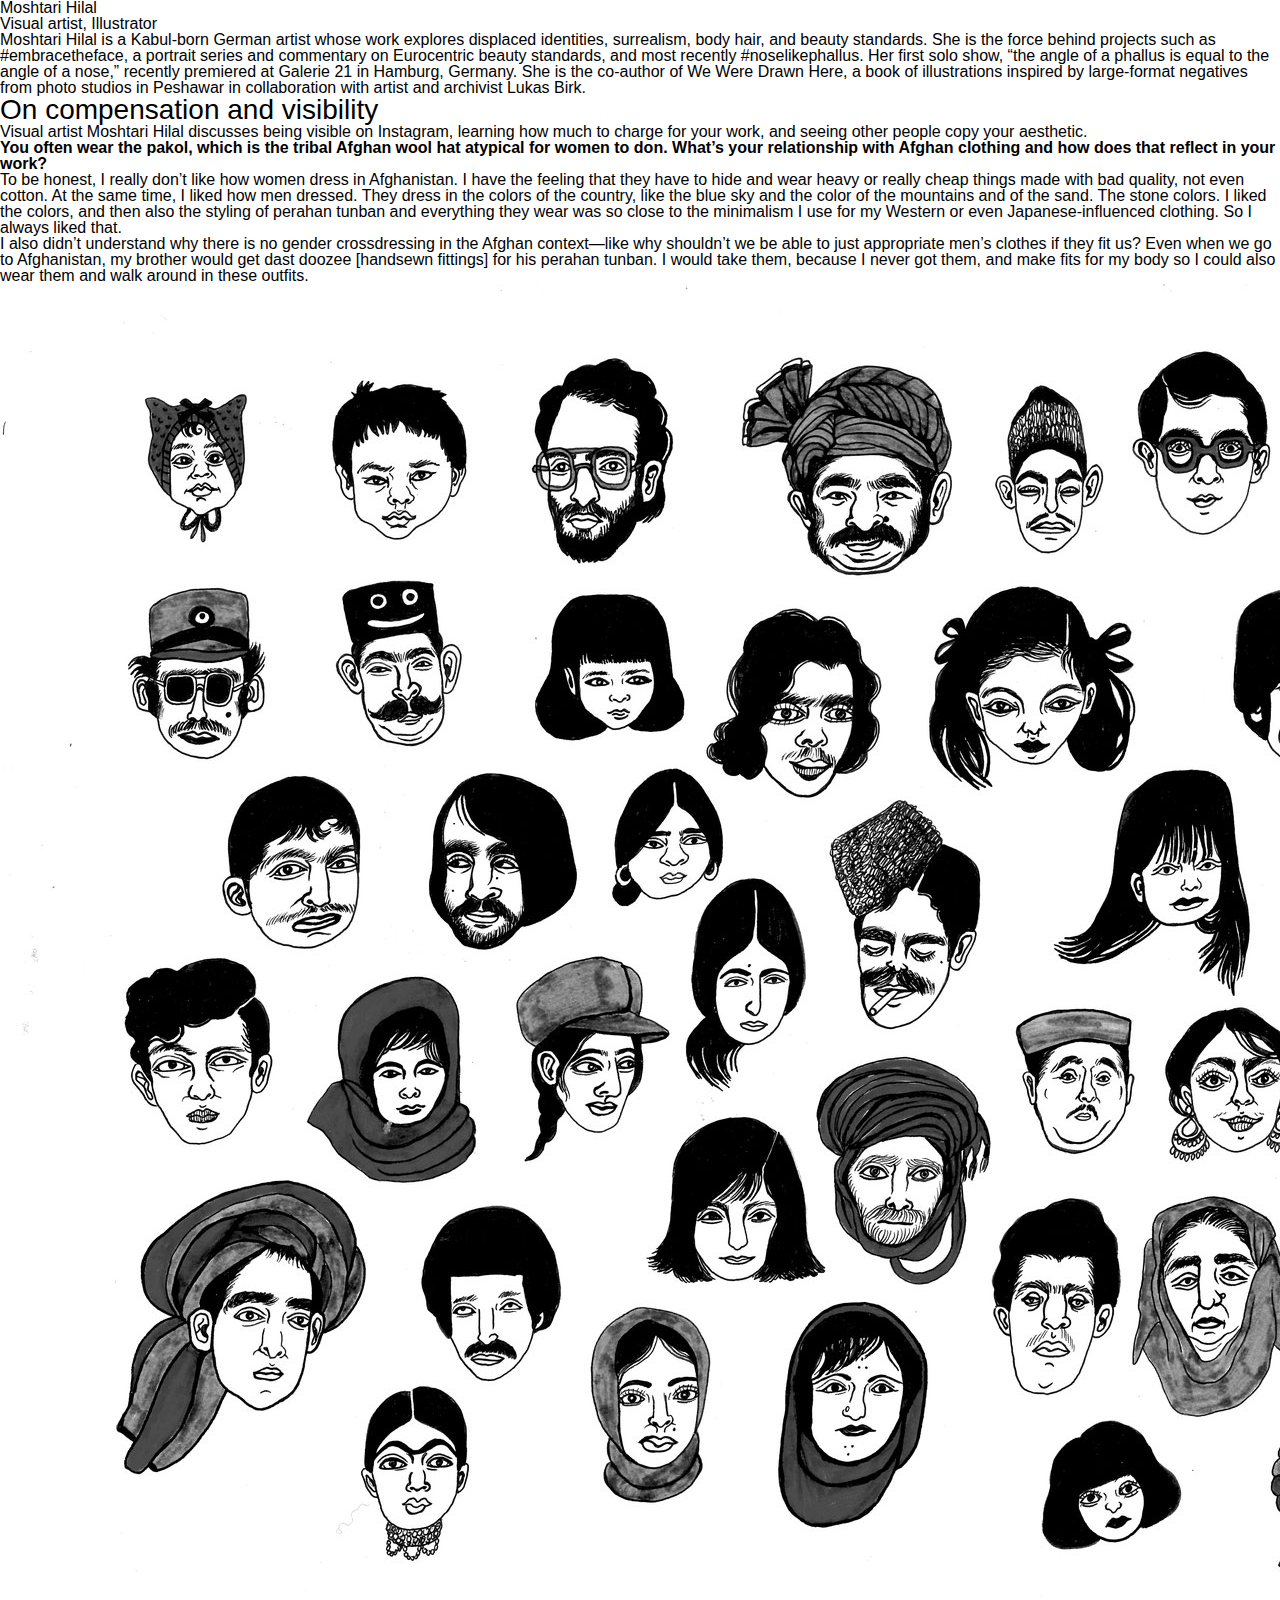
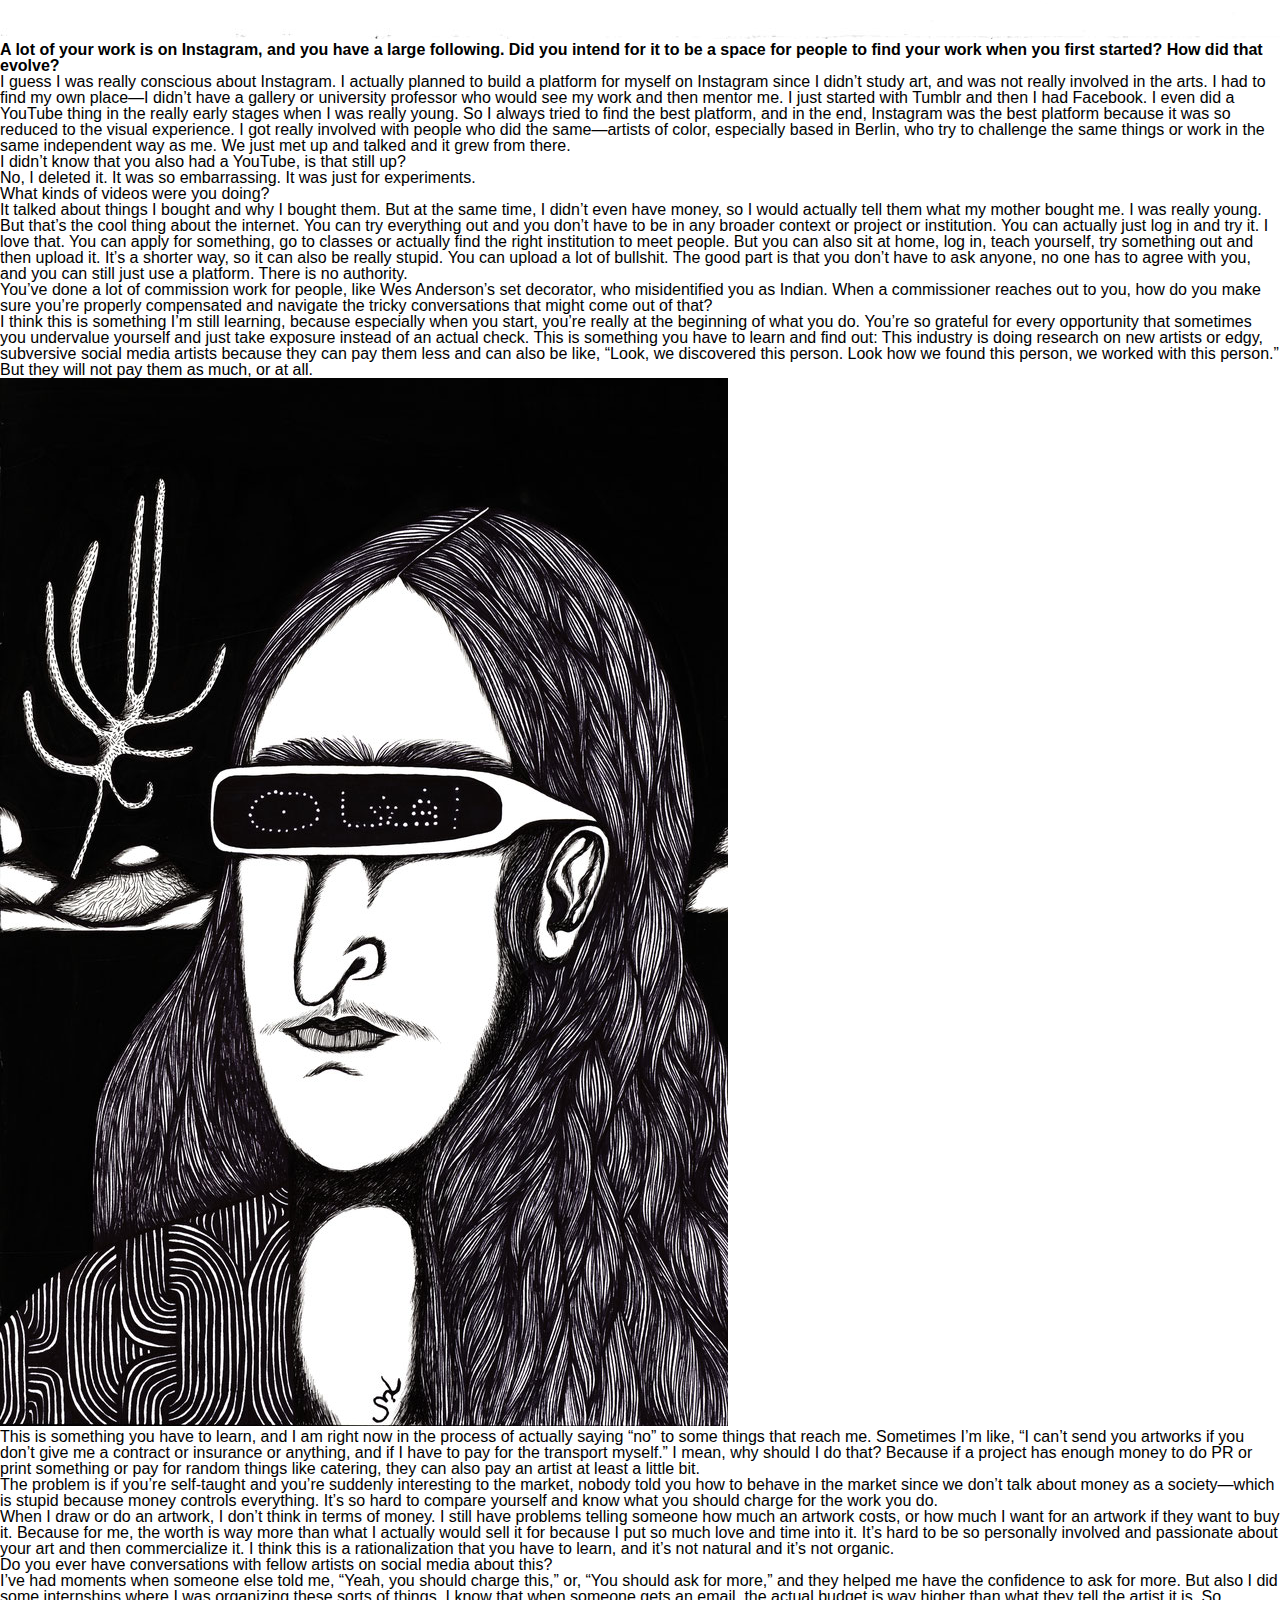
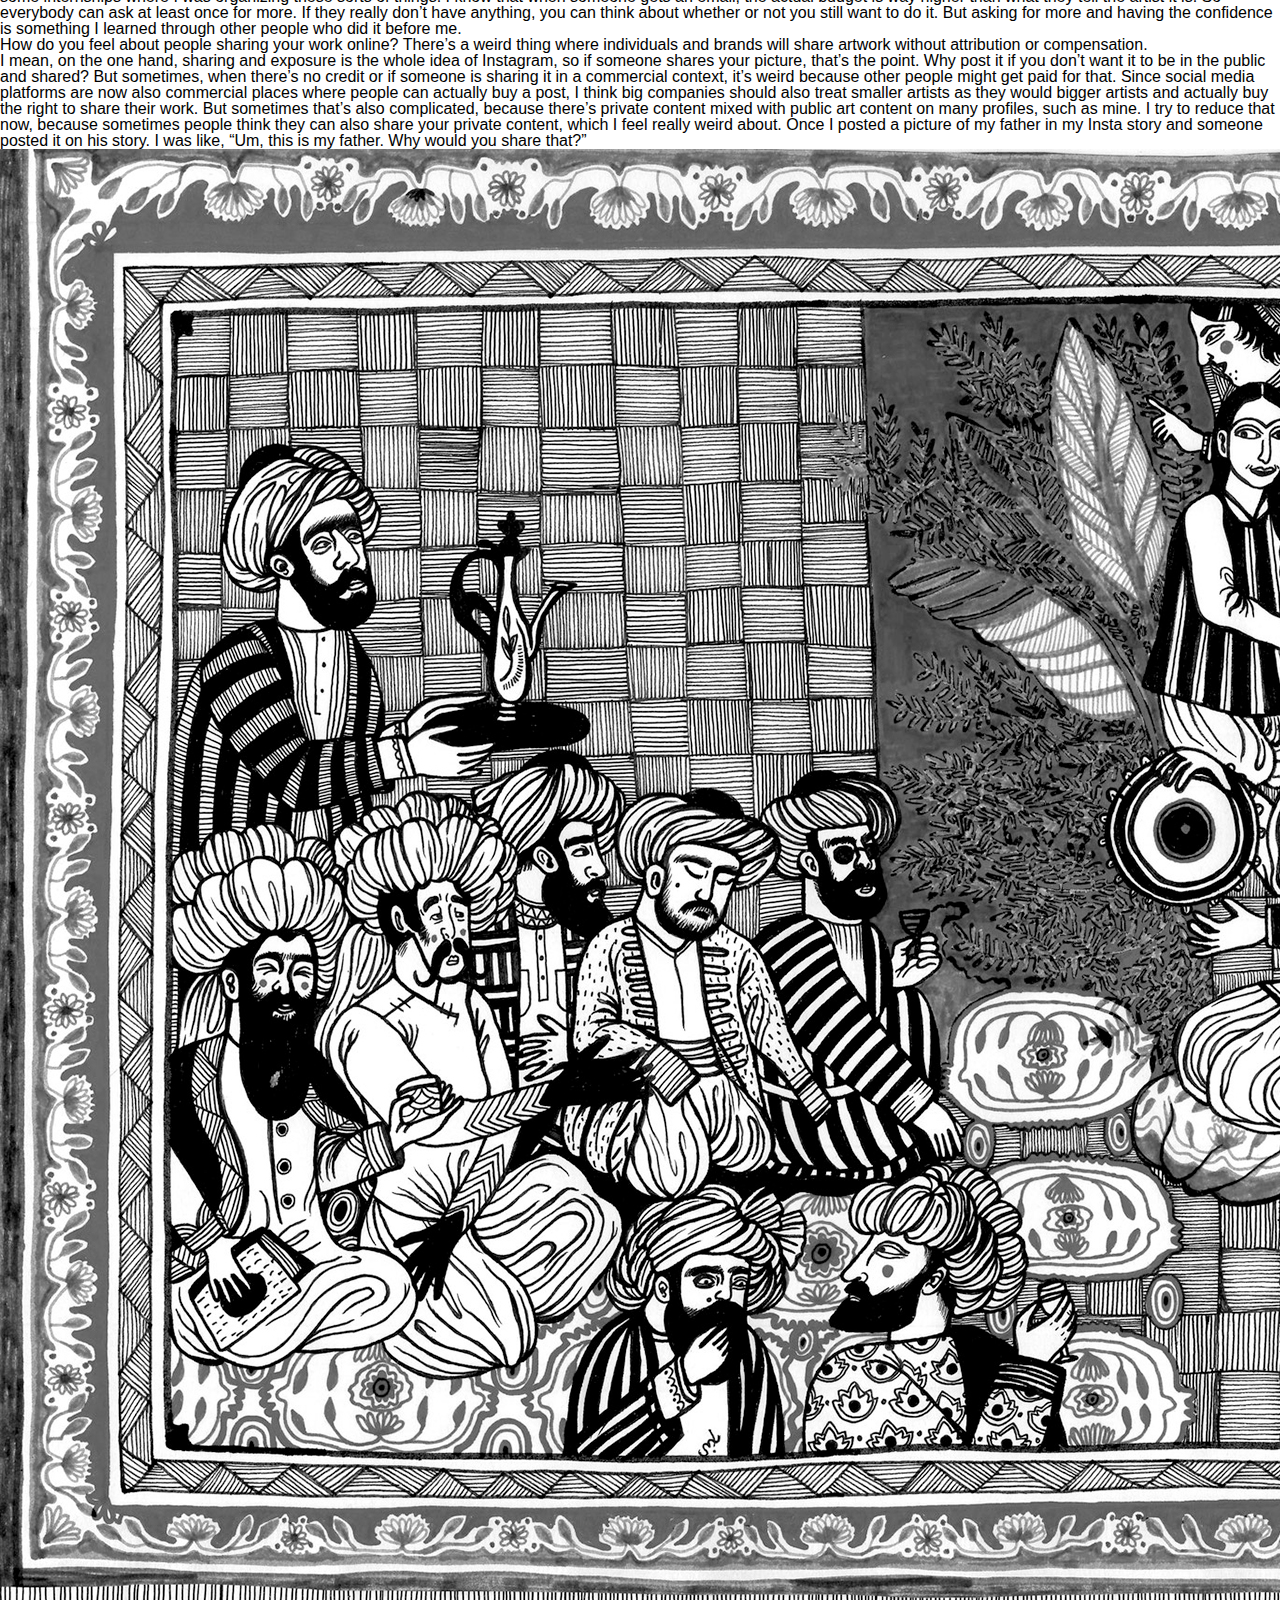
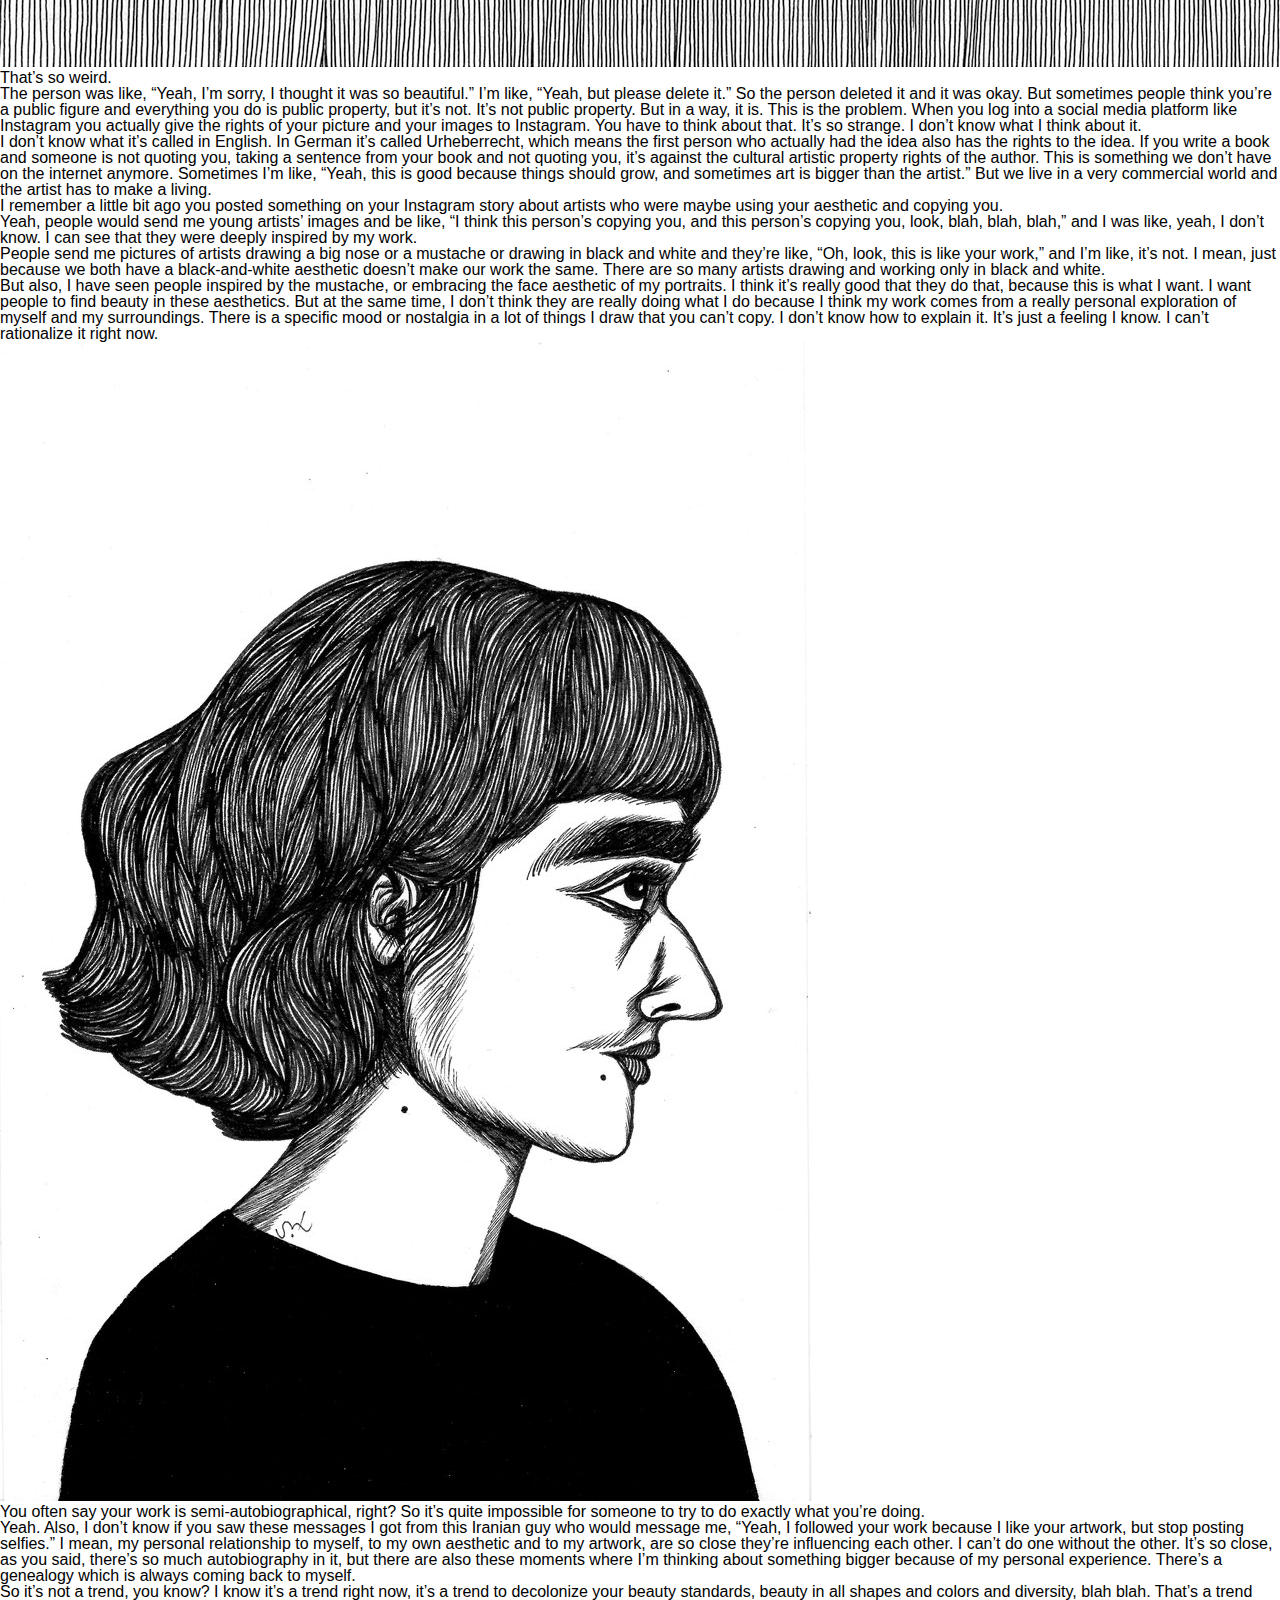
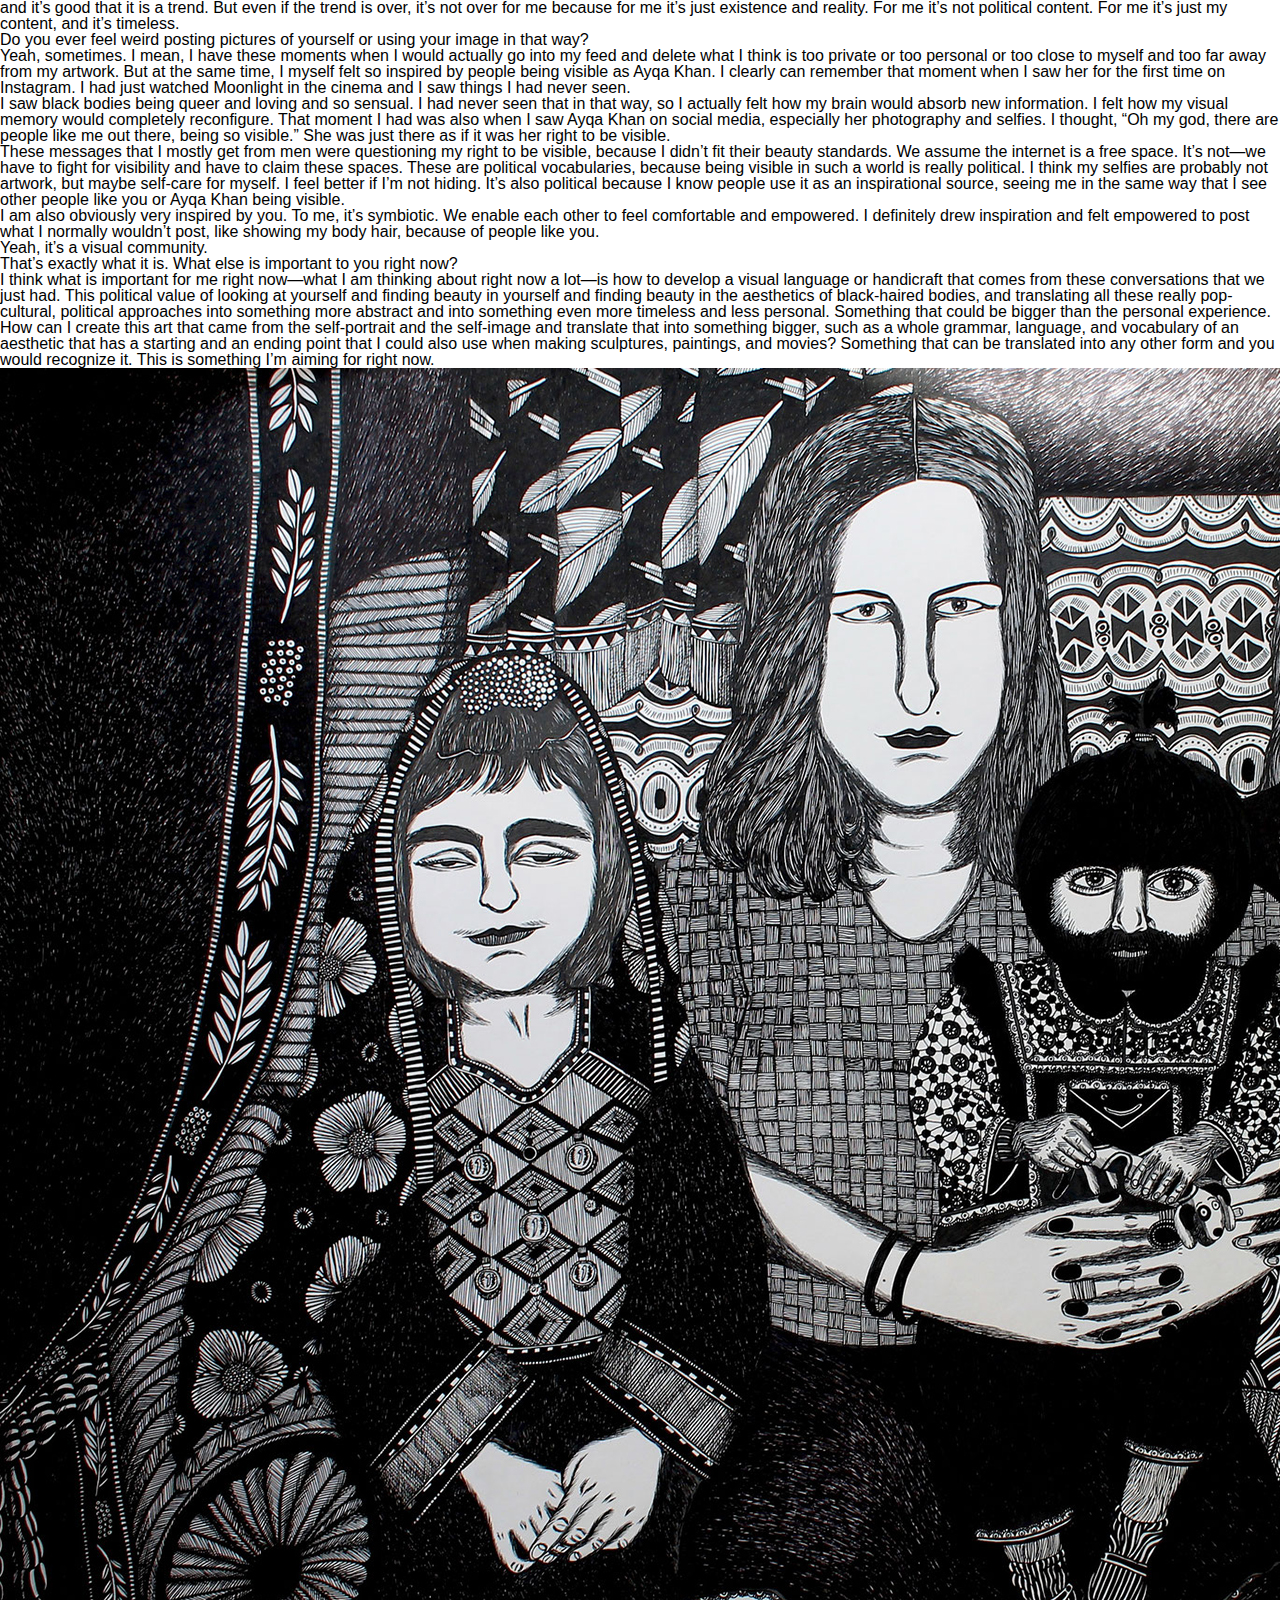
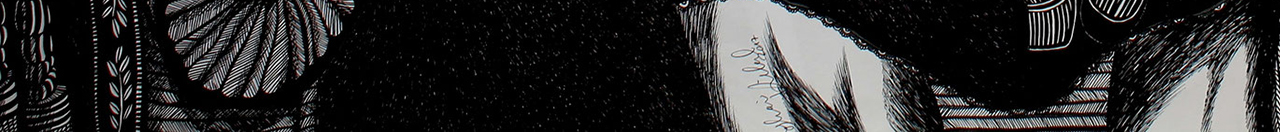
==== essay/index.html @ 9a806820 "push essay" ====
<!DOCTYPE html>
<html>
  <head>
    <meta charset="UTF-8">
  	<meta name="viewport" content="width=device-width,initial-scale=1">
  	<link rel="stylesheet" type="text/css" href="assets/css/reset.css">
  	<link rel="stylesheet" type="text/css" href="assets/css/main.css">
    <title>On compensation and visibility</title>
  </head>
  <body>

    <div class="author">
      <h2>Moshtari Hilal</h2>
      <em>Visual artist, Illustrator</em>
      <p>Moshtari Hilal is a Kabul-born German artist whose work explores displaced identities, surrealism, body hair, and beauty standards. She is the force behind projects such as #embracetheface, a portrait series and commentary on Eurocentric beauty standards, and most recently #noselikephallus. Her first solo show, “the angle of a phallus is equal to the angle of a nose,” recently premiered at Galerie 21 in Hamburg, Germany. She is the co-author of We Were Drawn Here, a book of illustrations inspired by large-format negatives from photo studios in Peshawar in collaboration with artist and archivist Lukas Birk.</p>
    </div>




    <h1>On compensation and visibility</h1>
    <h2>Visual artist Moshtari Hilal discusses being visible on Instagram, learning how much to charge for your work, and seeing other people copy your aesthetic.</h2>





  	<p class="q">You often wear the pakol, which is the tribal Afghan wool hat atypical for women to don. What’s your relationship with Afghan clothing and how does that reflect in your work?</p>

    <p>To be honest, I really don’t like how women dress in Afghanistan. I have the feeling that they have to hide and wear heavy or really cheap things made with bad quality, not even cotton. At the same time, I liked how men dressed. They dress in the colors of the country, like the blue sky and the color of the mountains and of the sand. The stone colors. I liked the colors, and then also the styling of perahan tunban and everything they wear was so close to the minimalism I use for my Western or even Japanese-influenced clothing. So I always liked that.</p>

    <p>I also didn’t understand why there is no gender crossdressing in the Afghan context—like why shouldn’t we be able to just appropriate men’s clothes if they fit us? Even when we go to Afghanistan, my brother would get dast doozee [handsewn fittings] for his perahan tunban. I would take them, because I never got them, and make fits for my body so I could also wear them and walk around in these outfits.</p>

     <div class="img">
      <img src="assets/images/moshtari_1.jpg" >
    </div>

    <p class="q">A lot of your work is on Instagram, and you have a large following. Did you intend for it to be a space for people to find your work when you first started? How did that evolve?</p>

    <p>I guess I was really conscious about Instagram. I actually planned to build a platform for myself on Instagram since I didn’t study art, and was not really involved in the arts. I had to find my own place—I didn’t have a gallery or university professor who would see my work and then mentor me. I just started with Tumblr and then I had Facebook. I even did a YouTube thing in the really early stages when I was really young. So I always tried to find the best platform, and in the end, Instagram was the best platform because it was so reduced to the visual experience. I got really involved with people who did the same—artists of color, especially based in Berlin, who try to challenge the same things or work in the same independent way as me. We just met up and talked and it grew from there.</p>

    <p>I didn’t know that you also had a YouTube, is that still up?</p>

    <p>No, I deleted it. It was so embarrassing. It was just for experiments.</p>

    <p>What kinds of videos were you doing?</p>

    <p>It talked about things I bought and why I bought them. But at the same time, I didn’t even have money, so I would actually tell them what my mother bought me. I was really young.</p>

    <p>But that’s the cool thing about the internet. You can try everything out and you don’t have to be in any broader context or project or institution. You can actually just log in and try it. I love that. You can apply for something, go to classes or actually find the right institution to meet people. But you can also sit at home, log in, teach yourself, try something out and then upload it. It’s a shorter way, so it can also be really stupid. You can upload a lot of bullshit. The good part is that you don’t have to ask anyone, no one has to agree with you, and you can still just use a platform. There is no authority.</p>

    <p>You’ve done a lot of commission work for people, like Wes Anderson’s set decorator, who misidentified you as Indian. When a commissioner reaches out to you, how do you make sure you’re properly compensated and navigate the tricky conversations that might come out of that?
    </p>

    <p>I think this is something I’m still learning, because especially when you start, you’re really at the beginning of what you do. You’re so grateful for every opportunity that sometimes you undervalue yourself and just take exposure instead of an actual check. This is something you have to learn and find out: This industry is doing research on new artists or edgy, subversive social media artists because they can pay them less and can also be like, “Look, we discovered this person. Look how we found this person, we worked with this person.” But they will not pay them as much, or at all.</p>

    <div class="img">
      <img src="assets/images/moshtari_5.jpg" >
    </div>

    <p>This is something you have to learn, and I am right now in the process of actually saying “no” to some things that reach me. Sometimes I’m like, “I can’t send you artworks if you don’t give me a contract or insurance or anything, and if I have to pay for the transport myself.” I mean, why should I do that? Because if a project has enough money to do PR or print something or pay for random things like catering, they can also pay an artist at least a little bit.</p>

    <p>The problem is if you’re self-taught and you’re suddenly interesting to the market, nobody told you how to behave in the market since we don’t talk about money as a society—which is stupid because money controls everything. It’s so hard to compare yourself and know what you should charge for the work you do.</p>

    <p>When I draw or do an artwork, I don’t think in terms of money. I still have problems telling someone how much an artwork costs, or how much I want for an artwork if they want to buy it. Because for me, the worth is way more than what I actually would sell it for because I put so much love and time into it. It’s hard to be so personally involved and passionate about your art and then commercialize it. I think this is a rationalization that you have to learn, and it’s not natural and it’s not organic.</p>

    <p>Do you ever have conversations with fellow artists on social media about this?</p>

    <p>I’ve had moments when someone else told me, “Yeah, you should charge this,” or, “You should ask for more,” and they helped me have the confidence to ask for more. But also I did some internships where I was organizing these sorts of things. I know that when someone gets an email, the actual budget is way higher than what they tell the artist it is. So everybody can ask at least once for more. If they really don’t have anything, you can think about whether or not you still want to do it. But asking for more and having the confidence is something I learned through other people who did it before me.</p>

    <p>How do you feel about people sharing your work online? There’s a weird thing where individuals and brands will share artwork without attribution or compensation.</p>

    <p>I mean, on the one hand, sharing and exposure is the whole idea of Instagram, so if someone shares your picture, that’s the point. Why post it if you don’t want it to be in the public and shared? But sometimes, when there’s no credit or if someone is sharing it in a commercial context, it’s weird because other people might get paid for that. Since social media platforms are now also commercial places where people can actually buy a post, I think big companies should also treat smaller artists as they would bigger artists and actually buy the right to share their work. But sometimes that’s also complicated, because there’s private content mixed with public art content on many profiles, such as mine. I try to reduce that now, because sometimes people think they can also share your private content, which I feel really weird about. Once I posted a picture of my father in my Insta story and someone posted it on his story. I was like, “Um, this is my father. Why would you share that?”</p>

     <div class="img">
      <img src="assets/images/moshtari_2.jpg" >
    </div>

    <p>That’s so weird.</p>  

    <p>The person was like, “Yeah, I’m sorry, I thought it was so beautiful.” I’m like, “Yeah, but please delete it.” So the person deleted it and it was okay. But sometimes people think you’re a public figure and everything you do is public property, but it’s not. It’s not public property. But in a way, it is. This is the problem. When you log into a social media platform like Instagram you actually give the rights of your picture and your images to Instagram. You have to think about that. It’s so strange. I don’t know what I think about it.</p>

    <p>I don’t know what it’s called in English. In German it’s called Urheberrecht, which means the first person who actually had the idea also has the rights to the idea. If you write a book and someone is not quoting you, taking a sentence from your book and not quoting you, it’s against the cultural artistic property rights of the author. This is something we don’t have on the internet anymore. Sometimes I’m like, “Yeah, this is good because things should grow, and sometimes art is bigger than the artist.” But we live in a very commercial world and the artist has to make a living.</p>

    <p>I remember a little bit ago you posted something on your Instagram story about artists who were maybe using your aesthetic and copying you.</p>

    <p>Yeah, people would send me young artists’ images and be like, “I think this person’s copying you, and this person’s copying you, look, blah, blah, blah,” and I was like, yeah, I don’t know. I can see that they were deeply inspired by my work.</p>

    <p>People send me pictures of artists drawing a big nose or a mustache or drawing in black and white and they’re like, “Oh, look, this is like your work,” and I’m like, it’s not. I mean, just because we both have a black-and-white aesthetic doesn’t make our work the same. There are so many artists drawing and working only in black and white.</p>

    <p>But also, I have seen people inspired by the mustache, or embracing the face aesthetic of my portraits. I think it’s really good that they do that, because this is what I want. I want people to find beauty in these aesthetics. But at the same time, I don’t think they are really doing what I do because I think my work comes from a really personal exploration of myself and my surroundings. There is a specific mood or nostalgia in a lot of things I draw that you can’t copy. I don’t know how to explain it. It’s just a feeling I know. I can’t rationalize it right now.</p>

     <div class="img">
      <img src="assets/images/moshtari_4.jpg" >
    </div>

    <p>You often say your work is semi-autobiographical, right? So it’s quite impossible for someone to try to do exactly what you’re doing.</p>

    <p>Yeah. Also, I don’t know if you saw these messages I got from this Iranian guy who would message me, “Yeah, I followed your work because I like your artwork, but stop posting selfies.” I mean, my personal relationship to myself, to my own aesthetic and to my artwork, are so close they’re influencing each other. I can’t do one without the other. It’s so close, as you said, there’s so much autobiography in it, but there are also these moments where I’m thinking about something bigger because of my personal experience. There’s a genealogy which is always coming back to myself.</p>

    <p>So it’s not a trend, you know? I know it’s a trend right now, it’s a trend to decolonize your beauty standards, beauty in all shapes and colors and diversity, blah blah. That’s a trend and it’s good that it is a trend. But even if the trend is over, it’s not over for me because for me it’s just existence and reality. For me it’s not political content. For me it’s just my content, and it’s timeless.</p>

    <p>Do you ever feel weird posting pictures of yourself or using your image in that way?</p>

    <p>Yeah, sometimes. I mean, I have these moments when I would actually go into my feed and delete what I think is too private or too personal or too close to myself and too far away from my artwork. But at the same time, I myself felt so inspired by people being visible as Ayqa Khan. I clearly can remember that moment when I saw her for the first time on Instagram. I had just watched Moonlight in the cinema and I saw things I had never seen.</p>

    <p>I saw black bodies being queer and loving and so sensual. I had never seen that in that way, so I actually felt how my brain would absorb new information. I felt how my visual memory would completely reconfigure. That moment I had was also when I saw Ayqa Khan on social media, especially her photography and selfies. I thought, “Oh my god, there are people like me out there, being so visible.” She was just there as if it was her right to be visible.</p>

    <p>These messages that I mostly get from men were questioning my right to be visible, because I didn’t fit their beauty standards. We assume the internet is a free space. It’s not—we have to fight for visibility and have to claim these spaces. These are political vocabularies, because being visible in such a world is really political. I think my selfies are probably not artwork, but maybe self-care for myself. I feel better if I’m not hiding. It’s also political because I know people use it as an inspirational source, seeing me in the same way that I see other people like you or Ayqa Khan being visible.</p>

    <p>I am also obviously very inspired by you. To me, it’s symbiotic. We enable each other to feel comfortable and empowered. I definitely drew inspiration and felt empowered to post what I normally wouldn’t post, like showing my body hair, because of people like you.</p>

    <p>Yeah, it’s a visual community.</p>

    <p>That’s exactly what it is. What else is important to you right now?</p>

  <p>I think what is important for me right now—what I am thinking about right now a lot—is how to develop a visual language or handicraft that comes from these conversations that we just had. This political value of looking at yourself and finding beauty in yourself and finding beauty in the aesthetics of black-haired bodies, and translating all these really pop-cultural, political approaches into something more abstract and into something even more timeless and less personal. Something that could be bigger than the personal experience.</p>

<p>How can I create this art that came from the self-portrait and the self-image and translate that into something bigger, such as a whole grammar, language, and vocabulary of an aesthetic that has a starting and an ending point that I could also use when making sculptures, paintings, and movies? Something that can be translated into any other form and you would recognize it. This is something I’m aiming for right now.</p>

 <div class="img">
      <img src="assets/images/moshtari_3.jpg" >
    </div>









  
  </body>
</html>
---- essay/assets/css/main.css ----
body {
	font-family: arial;
}

.intro {
	border:1px solid #000;
	padding:20px;
	margin:20px;
	background-color: lightgray;
}

a {
	color:yellow;
}

h1 {
	font-size: 28px;
}

.q {
	font-weight: bold;
}
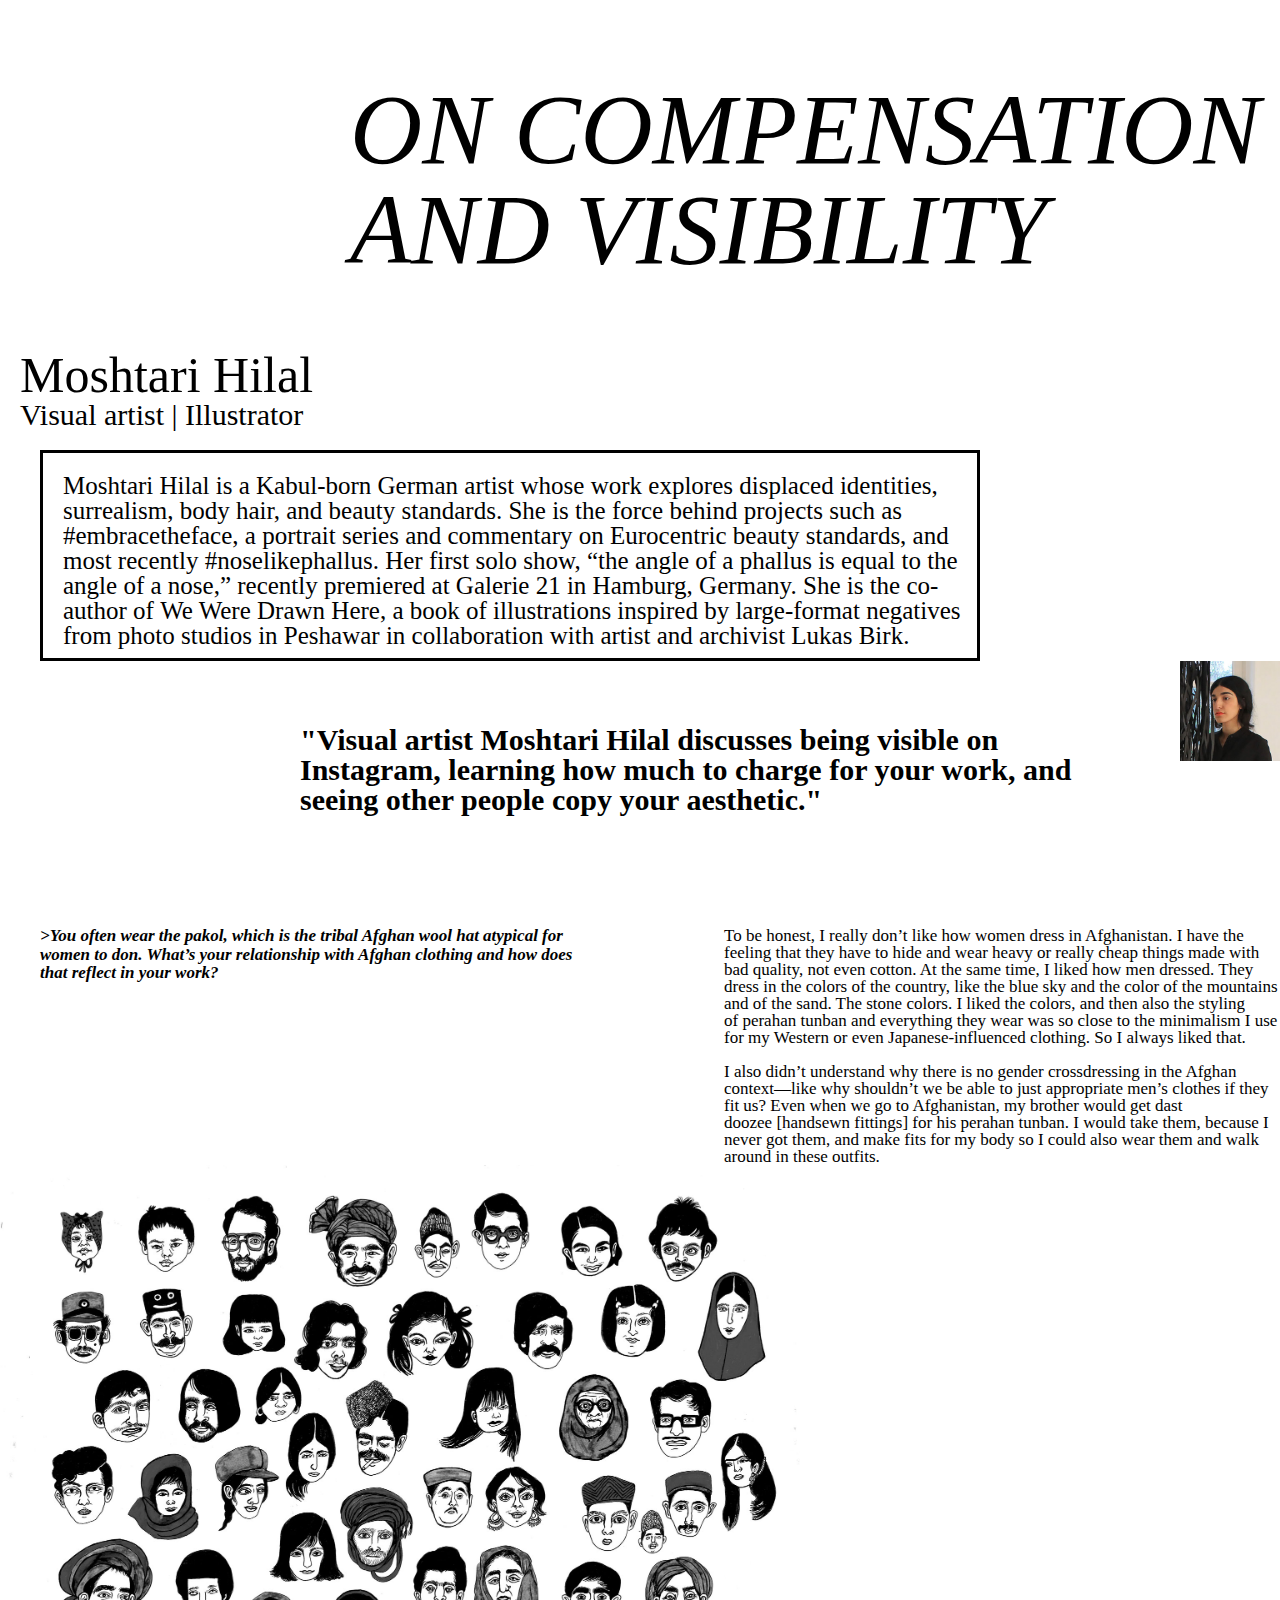
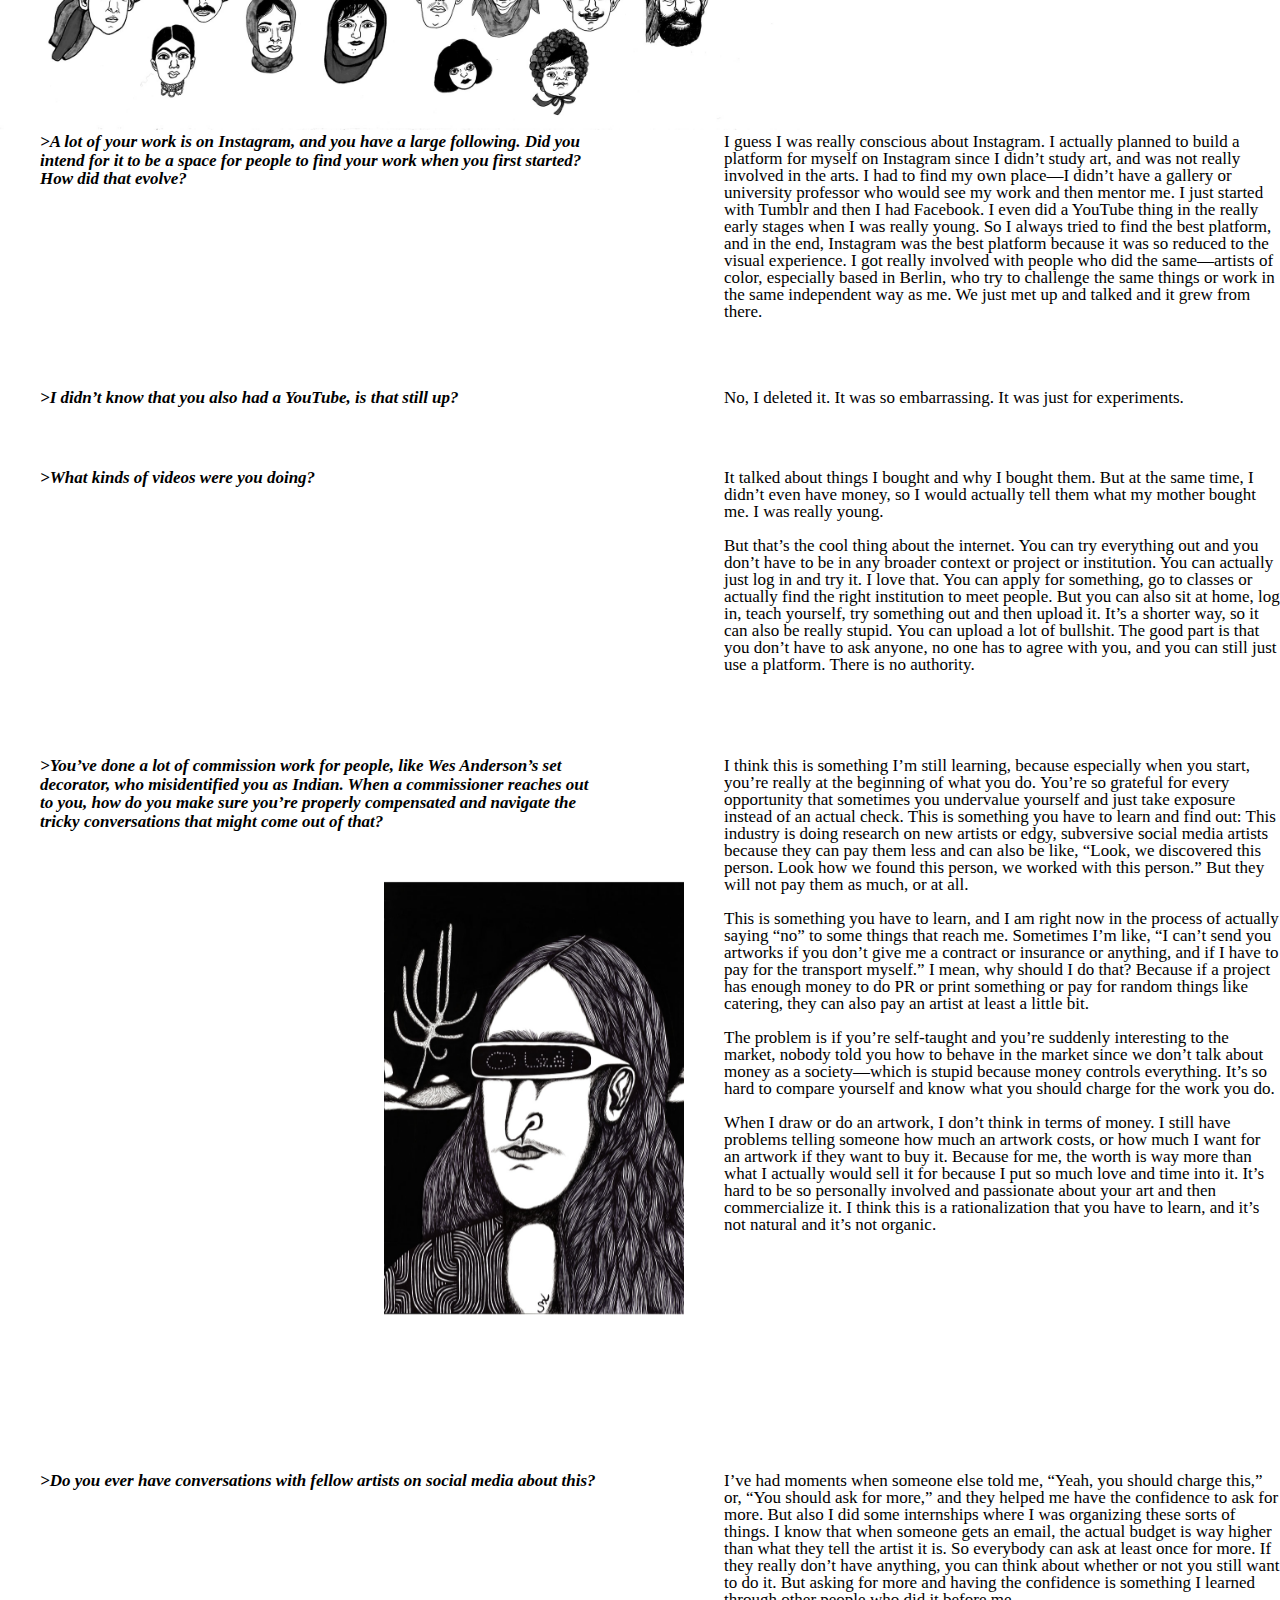
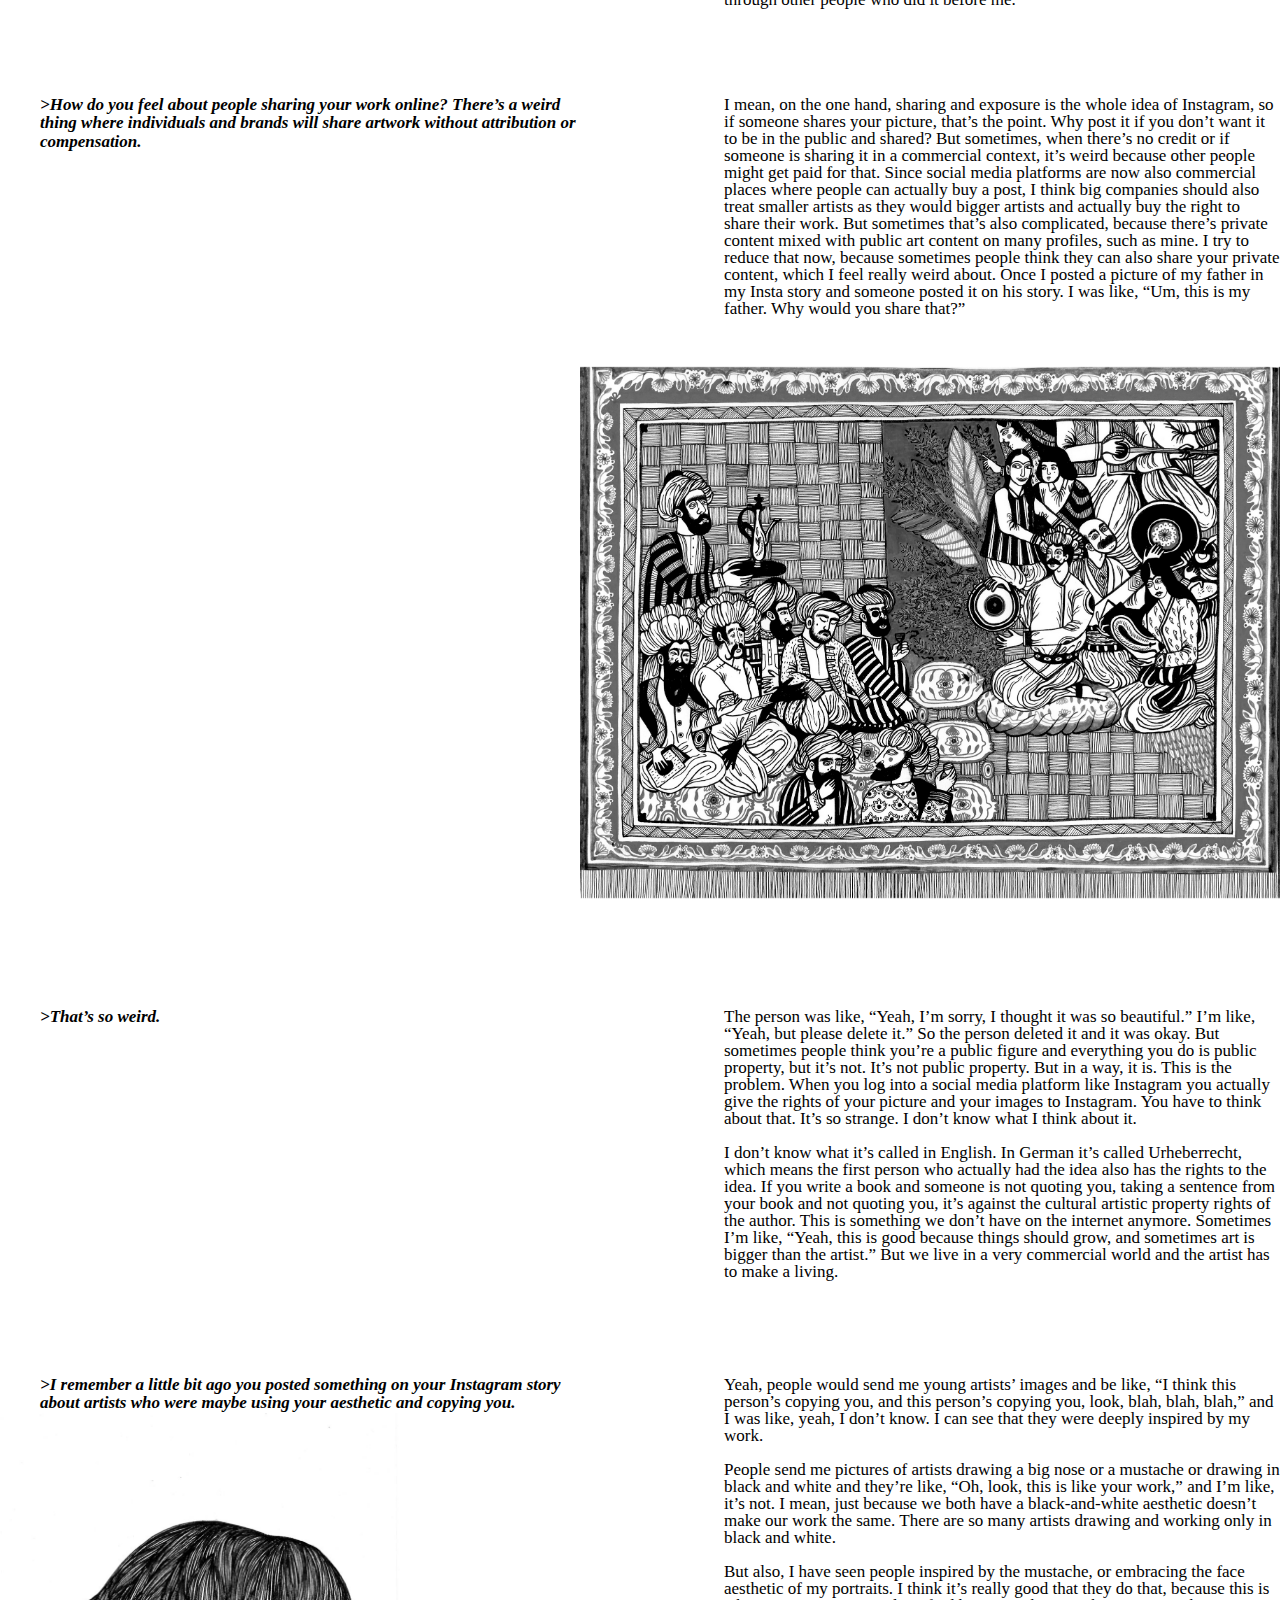
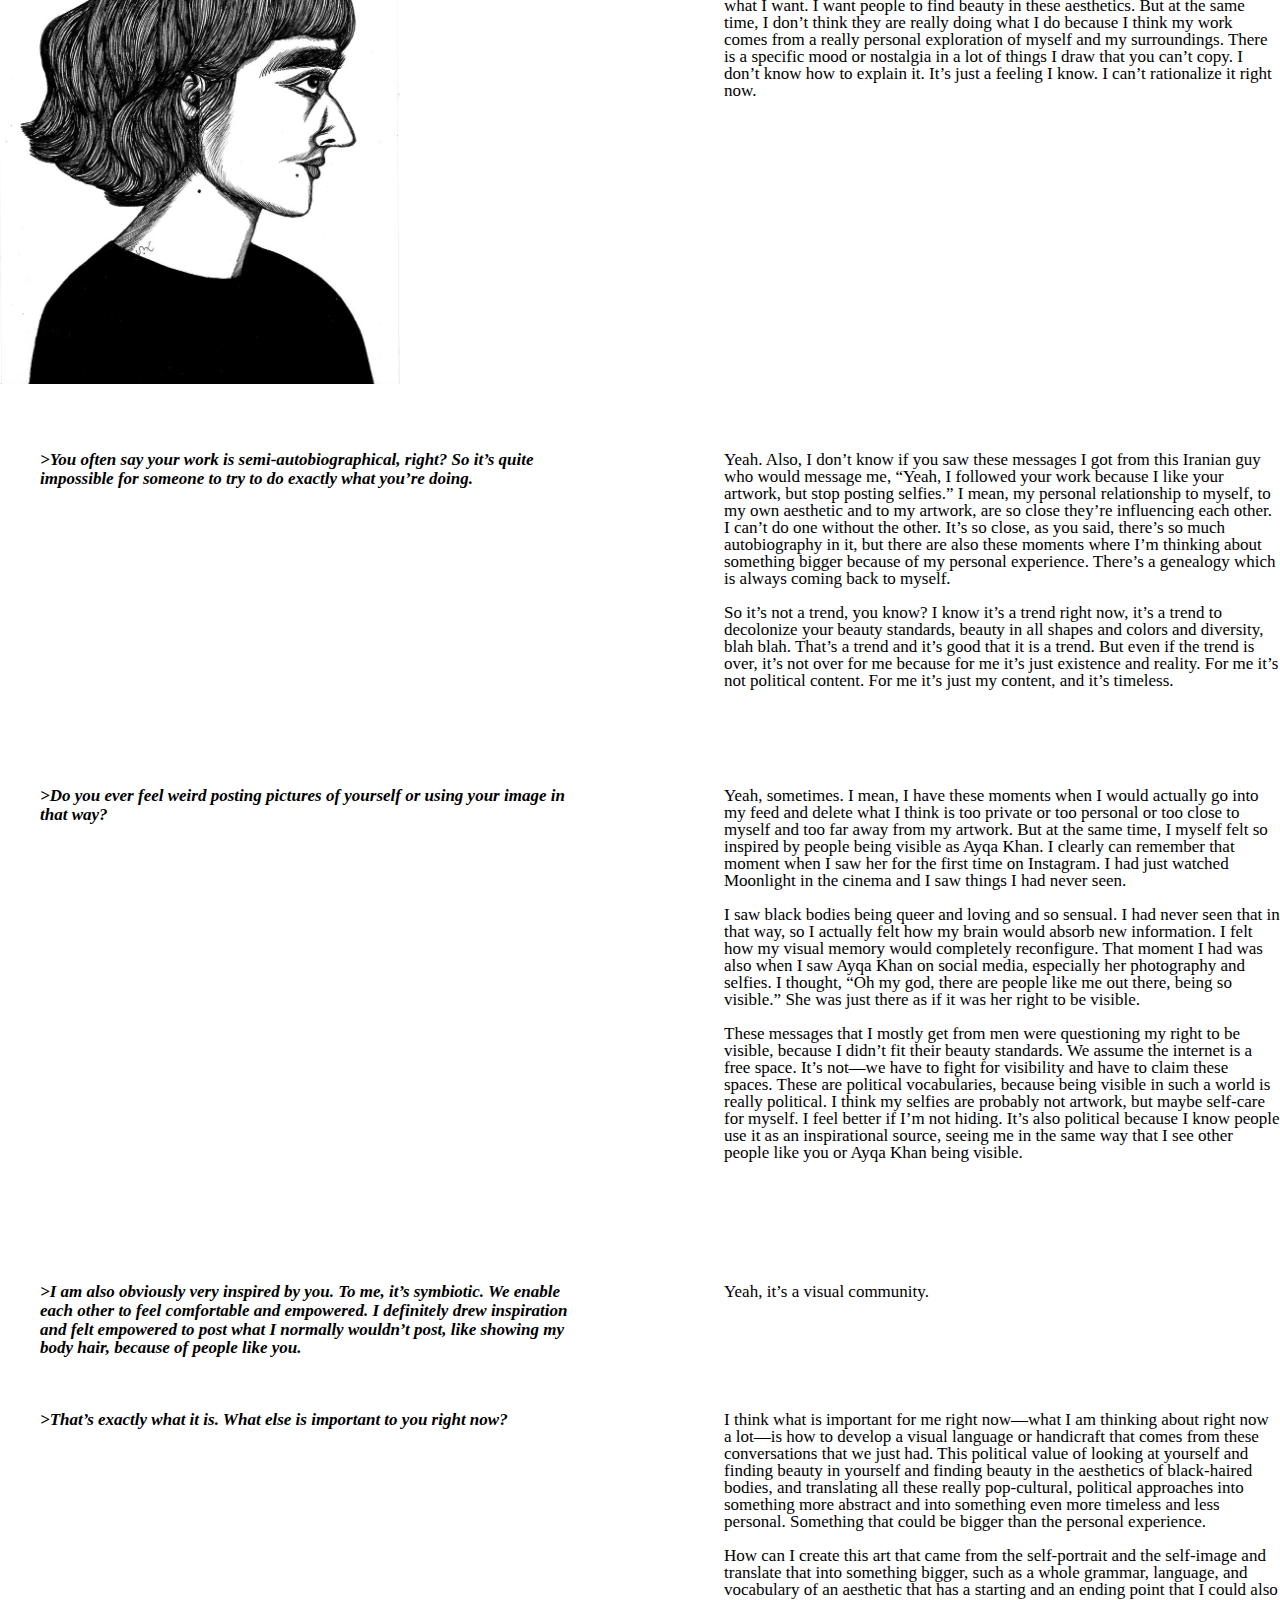
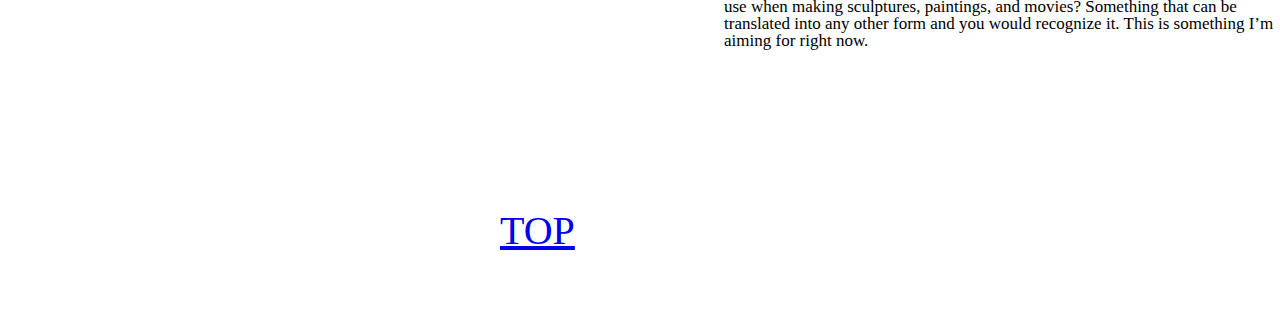
==== commit 07a4cc31: "essay" ====
--- a/essay/index.html
+++ b/essay/index.html
@@ -9,127 +9,182 @@
   </head>
   <body>
 
-    <div class="author">
-      <h2>Moshtari Hilal</h2>
-      <em>Visual artist, Illustrator</em>
-      <p>Moshtari Hilal is a Kabul-born German artist whose work explores displaced identities, surrealism, body hair, and beauty standards. She is the force behind projects such as #embracetheface, a portrait series and commentary on Eurocentric beauty standards, and most recently #noselikephallus. Her first solo show, “the angle of a phallus is equal to the angle of a nose,” recently premiered at Galerie 21 in Hamburg, Germany. She is the co-author of We Were Drawn Here, a book of illustrations inspired by large-format negatives from photo studios in Peshawar in collaboration with artist and archivist Lukas Birk.</p>
+ <h1>ON COMPENSATION AND VISIBILITY</h1>
+
+    
+      <h2 >Moshtari Hilal
+               
+    </h2>
+
+    <h3>Visual artist | Illustrator</h3>
+     
+      <p class=author>Moshtari Hilal is a Kabul-born German artist whose work explores displaced identities, surrealism, body hair, and beauty standards. She is the force behind projects such as #embracetheface, a portrait series and commentary on Eurocentric beauty standards, and most recently #noselikephallus. Her first solo show, “the angle of a phallus is equal to the angle of a nose,” recently premiered at Galerie 21 in Hamburg, Germany. She is the co-author of We Were Drawn Here, a book of illustrations inspired by large-format negatives from photo studios in Peshawar in collaboration with artist and archivist Lukas Birk.</p>
+   
+
+ <div class="img1">
+      <img src="assets/images/moshtari-passport-crop.jpg" height="100px" width="100px" >
     </div>
+
+
+   <br>
+   <br>
+   <br>
+    <br>
+
+
+    <p class="intro">"Visual artist Moshtari Hilal discusses being visible on Instagram, learning how much to charge for your work, and seeing other people copy your aesthetic."</p>
+
+
+    <br>
+    <br>
+    <br>
+    <br>
+    <br>
+    <br>
+    <br>
 
 
 
 
-    <h1>On compensation and visibility</h1>
-    <h2>Visual artist Moshtari Hilal discusses being visible on Instagram, learning how much to charge for your work, and seeing other people copy your aesthetic.</h2>
+  	<p class="q">>You often wear the pakol, which is the tribal Afghan wool hat atypical for women to don. What’s your relationship with Afghan clothing and how does that reflect in your work?</p>
+
+    <p class="a">To be honest, I really don’t like how women dress in Afghanistan. I have the feeling that they have to hide and wear heavy or really cheap things made with bad quality, not even cotton. At the same time, I liked how men dressed. They dress in the colors of the country, like the blue sky and the color of the mountains and of the sand. The stone colors. I liked the colors, and then also the styling of perahan tunban and everything they wear was so close to the minimalism I use for my Western or even Japanese-influenced clothing. So I always liked that.
+<br>
+<br>
+    I also didn’t understand why there is no gender crossdressing in the Afghan context—like why shouldn’t we be able to just appropriate men’s clothes if they fit us? Even when we go to Afghanistan, my brother would get dast doozee [handsewn fittings] for his perahan tunban. I would take them, because I never got them, and make fits for my body so I could also wear them and walk around in these outfits.</p>
+
+    <br>
+    <br>
+
+     <div class="img2">
+      <img src="assets/images/moshtari_1.jpg" height="565px" width="800px" >
+    </div>
+
+    <p class="q">>A lot of your work is on Instagram, and you have a large following. Did you intend for it to be a space for people to find your work when you first started? How did that evolve?</p>
+
+    <p class="a">I guess I was really conscious about Instagram. I actually planned to build a platform for myself on Instagram since I didn’t study art, and was not really involved in the arts. I had to find my own place—I didn’t have a gallery or university professor who would see my work and then mentor me. I just started with Tumblr and then I had Facebook. I even did a YouTube thing in the really early stages when I was really young. So I always tried to find the best platform, and in the end, Instagram was the best platform because it was so reduced to the visual experience. I got really involved with people who did the same—artists of color, especially based in Berlin, who try to challenge the same things or work in the same independent way as me. We just met up and talked and it grew from there.</p>
+
+     <br> <br><br><br> <br><br> <br><br> <br> <br>  <br> <br><br><br><br><br>
+
+    <p class="q">>I didn’t know that you also had a YouTube, is that still up?</p>
+
+    <p class="a">No, I deleted it. It was so embarrassing. It was just for experiments.</p>
+
+    <br><br><br><br><br>
+
+    <p class="q">>What kinds of videos were you doing?</p>
+
+    <p class="a">It talked about things I bought and why I bought them. But at the same time, I didn’t even have money, so I would actually tell them what my mother bought me. I was really young.<br><br>
+
+    But that’s the cool thing about the internet. You can try everything out and you don’t have to be in any broader context or project or institution. You can actually just log in and try it. I love that. You can apply for something, go to classes or actually find the right institution to meet people. But you can also sit at home, log in, teach yourself, try something out and then upload it. It’s a shorter way, so it can also be really stupid. You can upload a lot of bullshit. The good part is that you don’t have to ask anyone, no one has to agree with you, and you can still just use a platform. There is no authority.</p>
+
+    <br><br><br><br><br><br><br><br><br><br><br><br><br><br><br><br><br><br>
+
+    <p class="q">>You’ve done a lot of commission work for people, like Wes Anderson’s set decorator, who misidentified you as Indian. When a commissioner reaches out to you, how do you make sure you’re properly compensated and navigate the tricky conversations that might come out of that?
+    </p>
+
+    <p class="a">I think this is something I’m still learning, because especially when you start, you’re really at the beginning of what you do. You’re so grateful for every opportunity that sometimes you undervalue yourself and just take exposure instead of an actual check. This is something you have to learn and find out: This industry is doing research on new artists or edgy, subversive social media artists because they can pay them less and can also be like, “Look, we discovered this person. Look how we found this person, we worked with this person.” But they will not pay them as much, or at all.
+
+          <br><br>
+
+     This is something you have to learn, and I am right now in the process of actually saying “no” to some things that reach me. Sometimes I’m like, “I can’t send you artworks if you don’t give me a contract or insurance or anything, and if I have to pay for the transport myself.” I mean, why should I do that? Because if a project has enough money to do PR or print something or pay for random things like catering, they can also pay an artist at least a little bit.
+
+      <br><br>
+      The problem is if you’re self-taught and you’re suddenly interesting to the market, nobody told you how to behave in the market since we don’t talk about money as a society—which is stupid because money controls everything. It’s so hard to compare yourself and know what you should charge for the work you do.
+
+      <br><br>
+  
+      When I draw or do an artwork, I don’t think in terms of money. I still have problems telling someone how much an artwork costs, or how much I want for an artwork if they want to buy it. Because for me, the worth is way more than what I actually would sell it for because I put so much love and time into it. It’s hard to be so personally involved and passionate about your art and then commercialize it. I think this is a rationalization that you have to learn, and it’s not natural and it’s not organic.  
+
+    </p>
+
+    <br><br>
+
+    <div class="img3">
+      <img src="assets/images/moshtari_5.jpg" width="300px" height="432px">
+    </div>
+    <br><br>
+    <br> <br><br><br> <br><br> <br><br>
+    <br> <br><br><br> <br><br> <br><br>
+     <br> <br><br><br> <br><br> <br><br>
+     <br> <br><br><br> <br><br> <br><br>
+     <br> <br><br><br> <br><br> <br><br>
+
+    <p class="q">>Do you ever have conversations with fellow artists on social media about this?</p>
+
+    <p class="a">I’ve had moments when someone else told me, “Yeah, you should charge this,” or, “You should ask for more,” and they helped me have the confidence to ask for more. But also I did some internships where I was organizing these sorts of things. I know that when someone gets an email, the actual budget is way higher than what they tell the artist it is. So everybody can ask at least once for more. If they really don’t have anything, you can think about whether or not you still want to do it. But asking for more and having the confidence is something I learned through other people who did it before me.</p>
+
+     <br> <br><br><br> <br><br> <br><br>
+     <br> <br><br><br> <br><br>
+
+    <p class="q">>How do you feel about people sharing your work online? There’s a weird thing where individuals and brands will share artwork without attribution or compensation.</p>
+
+    <p class="a">I mean, on the one hand, sharing and exposure is the whole idea of Instagram, so if someone shares your picture, that’s the point. Why post it if you don’t want it to be in the public and shared? But sometimes, when there’s no credit or if someone is sharing it in a commercial context, it’s weird because other people might get paid for that. Since social media platforms are now also commercial places where people can actually buy a post, I think big companies should also treat smaller artists as they would bigger artists and actually buy the right to share their work. But sometimes that’s also complicated, because there’s private content mixed with public art content on many profiles, such as mine. I try to reduce that now, because sometimes people think they can also share your private content, which I feel really weird about. Once I posted a picture of my father in my Insta story and someone posted it on his story. I was like, “Um, this is my father. Why would you share that?”</p>
+
+    <br><br><br>
+
+     <div class="img4">
+      <img src="assets/images/moshtari_2.jpg" width="700px" height="531px"  >
+    </div>
+
+    <br> <br><br><br> <br><br> <br><br>
+     <br> <br><br><br> <br><br> <br> <br><br><br> <br><br> <br><br><br> <br><br><br> <br><br><br> <br><br><br> <br><br> <br><br><br> <br><br><br> <br><br><br><br><br><br><br><br>
+     <br><br><br><br><br><br>
 
 
+    <p class="q">>That’s so weird.</p>  
 
+   
+    <p class="a">The person was like, “Yeah, I’m sorry, I thought it was so beautiful.” I’m like, “Yeah, but please delete it.” So the person deleted it and it was okay. But sometimes people think you’re a public figure and everything you do is public property, but it’s not. It’s not public property. But in a way, it is. This is the problem. When you log into a social media platform like Instagram you actually give the rights of your picture and your images to Instagram. You have to think about that. It’s so strange. I don’t know what I think about it.
+    <br><br>
+    I don’t know what it’s called in English. In German it’s called Urheberrecht, which means the first person who actually had the idea also has the rights to the idea. If you write a book and someone is not quoting you, taking a sentence from your book and not quoting you, it’s against the cultural artistic property rights of the author. This is something we don’t have on the internet anymore. Sometimes I’m like, “Yeah, this is good because things should grow, and sometimes art is bigger than the artist.” But we live in a very commercial world and the artist has to make a living.</p>
 
+    <br><br> <br><br><br> <br><br><br> <br><br> <br><br><br> <br><br><br> <br><br><br><br><br><br><br>
 
-  	<p class="q">You often wear the pakol, which is the tribal Afghan wool hat atypical for women to don. What’s your relationship with Afghan clothing and how does that reflect in your work?</p>
+    <p class="q">>I remember a little bit ago you posted something on your Instagram story about artists who were maybe using your aesthetic and copying you.</p>
 
-    <p>To be honest, I really don’t like how women dress in Afghanistan. I have the feeling that they have to hide and wear heavy or really cheap things made with bad quality, not even cotton. At the same time, I liked how men dressed. They dress in the colors of the country, like the blue sky and the color of the mountains and of the sand. The stone colors. I liked the colors, and then also the styling of perahan tunban and everything they wear was so close to the minimalism I use for my Western or even Japanese-influenced clothing. So I always liked that.</p>
-
-    <p>I also didn’t understand why there is no gender crossdressing in the Afghan context—like why shouldn’t we be able to just appropriate men’s clothes if they fit us? Even when we go to Afghanistan, my brother would get dast doozee [handsewn fittings] for his perahan tunban. I would take them, because I never got them, and make fits for my body so I could also wear them and walk around in these outfits.</p>
+    <p class="a">Yeah, people would send me young artists’ images and be like, “I think this person’s copying you, and this person’s copying you, look, blah, blah, blah,” and I was like, yeah, I don’t know. I can see that they were deeply inspired by my work.
+   <br><br>
+    People send me pictures of artists drawing a big nose or a mustache or drawing in black and white and they’re like, “Oh, look, this is like your work,” and I’m like, it’s not. I mean, just because we both have a black-and-white aesthetic doesn’t make our work the same. There are so many artists drawing and working only in black and white.
+   <br><br>
+    But also, I have seen people inspired by the mustache, or embracing the face aesthetic of my portraits. I think it’s really good that they do that, because this is what I want. I want people to find beauty in these aesthetics. But at the same time, I don’t think they are really doing what I do because I think my work comes from a really personal exploration of myself and my surroundings. There is a specific mood or nostalgia in a lot of things I draw that you can’t copy. I don’t know how to explain it. It’s just a feeling I know. I can’t rationalize it right now.</p>
 
      <div class="img">
-      <img src="assets/images/moshtari_1.jpg" >
+      <img src="assets/images/moshtari_4.jpg" width="400px" height="571px">
     </div>
+    <br><br><br><br>
+    <p class="q">>You often say your work is semi-autobiographical, right? So it’s quite impossible for someone to try to do exactly what you’re doing.</p>
 
-    <p class="q">A lot of your work is on Instagram, and you have a large following. Did you intend for it to be a space for people to find your work when you first started? How did that evolve?</p>
+    <p class="a">Yeah. Also, I don’t know if you saw these messages I got from this Iranian guy who would message me, “Yeah, I followed your work because I like your artwork, but stop posting selfies.” I mean, my personal relationship to myself, to my own aesthetic and to my artwork, are so close they’re influencing each other. I can’t do one without the other. It’s so close, as you said, there’s so much autobiography in it, but there are also these moments where I’m thinking about something bigger because of my personal experience. There’s a genealogy which is always coming back to myself.
+<br><br>
+    So it’s not a trend, you know? I know it’s a trend right now, it’s a trend to decolonize your beauty standards, beauty in all shapes and colors and diversity, blah blah. That’s a trend and it’s good that it is a trend. But even if the trend is over, it’s not over for me because for me it’s just existence and reality. For me it’s not political content. For me it’s just my content, and it’s timeless.</p>
 
-    <p>I guess I was really conscious about Instagram. I actually planned to build a platform for myself on Instagram since I didn’t study art, and was not really involved in the arts. I had to find my own place—I didn’t have a gallery or university professor who would see my work and then mentor me. I just started with Tumblr and then I had Facebook. I even did a YouTube thing in the really early stages when I was really young. So I always tried to find the best platform, and in the end, Instagram was the best platform because it was so reduced to the visual experience. I got really involved with people who did the same—artists of color, especially based in Berlin, who try to challenge the same things or work in the same independent way as me. We just met up and talked and it grew from there.</p>
+    <br><br><br><br><br><br><br><br><br><br><br><br><br><br><br><br><br><br><br><br><br>
 
-    <p>I didn’t know that you also had a YouTube, is that still up?</p>
+    <p class="q">>Do you ever feel weird posting pictures of yourself or using your image in that way?</p>
 
-    <p>No, I deleted it. It was so embarrassing. It was just for experiments.</p>
+    <p class="a">Yeah, sometimes. I mean, I have these moments when I would actually go into my feed and delete what I think is too private or too personal or too close to myself and too far away from my artwork. But at the same time, I myself felt so inspired by people being visible as Ayqa Khan. I clearly can remember that moment when I saw her for the first time on Instagram. I had just watched Moonlight in the cinema and I saw things I had never seen.
+    <br><br>
+    I saw black bodies being queer and loving and so sensual. I had never seen that in that way, so I actually felt how my brain would absorb new information. I felt how my visual memory would completely reconfigure. That moment I had was also when I saw Ayqa Khan on social media, especially her photography and selfies. I thought, “Oh my god, there are people like me out there, being so visible.” She was just there as if it was her right to be visible.
+    <br><br>
+    These messages that I mostly get from men were questioning my right to be visible, because I didn’t fit their beauty standards. We assume the internet is a free space. It’s not—we have to fight for visibility and have to claim these spaces. These are political vocabularies, because being visible in such a world is really political. I think my selfies are probably not artwork, but maybe self-care for myself. I feel better if I’m not hiding. It’s also political because I know people use it as an inspirational source, seeing me in the same way that I see other people like you or Ayqa Khan being visible.</p>
 
-    <p>What kinds of videos were you doing?</p>
+    <br><br><br><br><br><br><br><br><br><br><br><br><br><br><br><br><br><br><br><br><br><br><br><br><br><br><br><br><br><br><br>
 
-    <p>It talked about things I bought and why I bought them. But at the same time, I didn’t even have money, so I would actually tell them what my mother bought me. I was really young.</p>
+    <p class="q">>I am also obviously very inspired by you. To me, it’s symbiotic. We enable each other to feel comfortable and empowered. I definitely drew inspiration and felt empowered to post what I normally wouldn’t post, like showing my body hair, because of people like you.</p>
 
-    <p>But that’s the cool thing about the internet. You can try everything out and you don’t have to be in any broader context or project or institution. You can actually just log in and try it. I love that. You can apply for something, go to classes or actually find the right institution to meet people. But you can also sit at home, log in, teach yourself, try something out and then upload it. It’s a shorter way, so it can also be really stupid. You can upload a lot of bullshit. The good part is that you don’t have to ask anyone, no one has to agree with you, and you can still just use a platform. There is no authority.</p>
+    <p class="a">Yeah, it’s a visual community.</p>
+<br><br><br><br><br><br><br><br>
+    <p class="q">>That’s exactly what it is. What else is important to you right now?</p>
 
-    <p>You’ve done a lot of commission work for people, like Wes Anderson’s set decorator, who misidentified you as Indian. When a commissioner reaches out to you, how do you make sure you’re properly compensated and navigate the tricky conversations that might come out of that?
-    </p>
+  <p class="a">I think what is important for me right now—what I am thinking about right now a lot—is how to develop a visual language or handicraft that comes from these conversations that we just had. This political value of looking at yourself and finding beauty in yourself and finding beauty in the aesthetics of black-haired bodies, and translating all these really pop-cultural, political approaches into something more abstract and into something even more timeless and less personal. Something that could be bigger than the personal experience.
+<br><br>
+  How can I create this art that came from the self-portrait and the self-image and translate that into something bigger, such as a whole grammar, language, and vocabulary of an aesthetic that has a starting and an ending point that I could also use when making sculptures, paintings, and movies? Something that can be translated into any other form and you would recognize it. This is something I’m aiming for right now.</p>
 
-    <p>I think this is something I’m still learning, because especially when you start, you’re really at the beginning of what you do. You’re so grateful for every opportunity that sometimes you undervalue yourself and just take exposure instead of an actual check. This is something you have to learn and find out: This industry is doing research on new artists or edgy, subversive social media artists because they can pay them less and can also be like, “Look, we discovered this person. Look how we found this person, we worked with this person.” But they will not pay them as much, or at all.</p>
+  <br><br><br><br><br><br><br><br><br><br><br><br><br><br><br><br><br><br><br><br><br><br><br><br><br>
 
-    <div class="img">
-      <img src="assets/images/moshtari_5.jpg" >
-    </div>
-
-    <p>This is something you have to learn, and I am right now in the process of actually saying “no” to some things that reach me. Sometimes I’m like, “I can’t send you artworks if you don’t give me a contract or insurance or anything, and if I have to pay for the transport myself.” I mean, why should I do that? Because if a project has enough money to do PR or print something or pay for random things like catering, they can also pay an artist at least a little bit.</p>
-
-    <p>The problem is if you’re self-taught and you’re suddenly interesting to the market, nobody told you how to behave in the market since we don’t talk about money as a society—which is stupid because money controls everything. It’s so hard to compare yourself and know what you should charge for the work you do.</p>
-
-    <p>When I draw or do an artwork, I don’t think in terms of money. I still have problems telling someone how much an artwork costs, or how much I want for an artwork if they want to buy it. Because for me, the worth is way more than what I actually would sell it for because I put so much love and time into it. It’s hard to be so personally involved and passionate about your art and then commercialize it. I think this is a rationalization that you have to learn, and it’s not natural and it’s not organic.</p>
-
-    <p>Do you ever have conversations with fellow artists on social media about this?</p>
-
-    <p>I’ve had moments when someone else told me, “Yeah, you should charge this,” or, “You should ask for more,” and they helped me have the confidence to ask for more. But also I did some internships where I was organizing these sorts of things. I know that when someone gets an email, the actual budget is way higher than what they tell the artist it is. So everybody can ask at least once for more. If they really don’t have anything, you can think about whether or not you still want to do it. But asking for more and having the confidence is something I learned through other people who did it before me.</p>
-
-    <p>How do you feel about people sharing your work online? There’s a weird thing where individuals and brands will share artwork without attribution or compensation.</p>
-
-    <p>I mean, on the one hand, sharing and exposure is the whole idea of Instagram, so if someone shares your picture, that’s the point. Why post it if you don’t want it to be in the public and shared? But sometimes, when there’s no credit or if someone is sharing it in a commercial context, it’s weird because other people might get paid for that. Since social media platforms are now also commercial places where people can actually buy a post, I think big companies should also treat smaller artists as they would bigger artists and actually buy the right to share their work. But sometimes that’s also complicated, because there’s private content mixed with public art content on many profiles, such as mine. I try to reduce that now, because sometimes people think they can also share your private content, which I feel really weird about. Once I posted a picture of my father in my Insta story and someone posted it on his story. I was like, “Um, this is my father. Why would you share that?”</p>
-
-     <div class="img">
-      <img src="assets/images/moshtari_2.jpg" >
-    </div>
-
-    <p>That’s so weird.</p>  
-
-    <p>The person was like, “Yeah, I’m sorry, I thought it was so beautiful.” I’m like, “Yeah, but please delete it.” So the person deleted it and it was okay. But sometimes people think you’re a public figure and everything you do is public property, but it’s not. It’s not public property. But in a way, it is. This is the problem. When you log into a social media platform like Instagram you actually give the rights of your picture and your images to Instagram. You have to think about that. It’s so strange. I don’t know what I think about it.</p>
-
-    <p>I don’t know what it’s called in English. In German it’s called Urheberrecht, which means the first person who actually had the idea also has the rights to the idea. If you write a book and someone is not quoting you, taking a sentence from your book and not quoting you, it’s against the cultural artistic property rights of the author. This is something we don’t have on the internet anymore. Sometimes I’m like, “Yeah, this is good because things should grow, and sometimes art is bigger than the artist.” But we live in a very commercial world and the artist has to make a living.</p>
-
-    <p>I remember a little bit ago you posted something on your Instagram story about artists who were maybe using your aesthetic and copying you.</p>
-
-    <p>Yeah, people would send me young artists’ images and be like, “I think this person’s copying you, and this person’s copying you, look, blah, blah, blah,” and I was like, yeah, I don’t know. I can see that they were deeply inspired by my work.</p>
-
-    <p>People send me pictures of artists drawing a big nose or a mustache or drawing in black and white and they’re like, “Oh, look, this is like your work,” and I’m like, it’s not. I mean, just because we both have a black-and-white aesthetic doesn’t make our work the same. There are so many artists drawing and working only in black and white.</p>
-
-    <p>But also, I have seen people inspired by the mustache, or embracing the face aesthetic of my portraits. I think it’s really good that they do that, because this is what I want. I want people to find beauty in these aesthetics. But at the same time, I don’t think they are really doing what I do because I think my work comes from a really personal exploration of myself and my surroundings. There is a specific mood or nostalgia in a lot of things I draw that you can’t copy. I don’t know how to explain it. It’s just a feeling I know. I can’t rationalize it right now.</p>
-
-     <div class="img">
-      <img src="assets/images/moshtari_4.jpg" >
-    </div>
-
-    <p>You often say your work is semi-autobiographical, right? So it’s quite impossible for someone to try to do exactly what you’re doing.</p>
-
-    <p>Yeah. Also, I don’t know if you saw these messages I got from this Iranian guy who would message me, “Yeah, I followed your work because I like your artwork, but stop posting selfies.” I mean, my personal relationship to myself, to my own aesthetic and to my artwork, are so close they’re influencing each other. I can’t do one without the other. It’s so close, as you said, there’s so much autobiography in it, but there are also these moments where I’m thinking about something bigger because of my personal experience. There’s a genealogy which is always coming back to myself.</p>
-
-    <p>So it’s not a trend, you know? I know it’s a trend right now, it’s a trend to decolonize your beauty standards, beauty in all shapes and colors and diversity, blah blah. That’s a trend and it’s good that it is a trend. But even if the trend is over, it’s not over for me because for me it’s just existence and reality. For me it’s not political content. For me it’s just my content, and it’s timeless.</p>
-
-    <p>Do you ever feel weird posting pictures of yourself or using your image in that way?</p>
-
-    <p>Yeah, sometimes. I mean, I have these moments when I would actually go into my feed and delete what I think is too private or too personal or too close to myself and too far away from my artwork. But at the same time, I myself felt so inspired by people being visible as Ayqa Khan. I clearly can remember that moment when I saw her for the first time on Instagram. I had just watched Moonlight in the cinema and I saw things I had never seen.</p>
-
-    <p>I saw black bodies being queer and loving and so sensual. I had never seen that in that way, so I actually felt how my brain would absorb new information. I felt how my visual memory would completely reconfigure. That moment I had was also when I saw Ayqa Khan on social media, especially her photography and selfies. I thought, “Oh my god, there are people like me out there, being so visible.” She was just there as if it was her right to be visible.</p>
-
-    <p>These messages that I mostly get from men were questioning my right to be visible, because I didn’t fit their beauty standards. We assume the internet is a free space. It’s not—we have to fight for visibility and have to claim these spaces. These are political vocabularies, because being visible in such a world is really political. I think my selfies are probably not artwork, but maybe self-care for myself. I feel better if I’m not hiding. It’s also political because I know people use it as an inspirational source, seeing me in the same way that I see other people like you or Ayqa Khan being visible.</p>
-
-    <p>I am also obviously very inspired by you. To me, it’s symbiotic. We enable each other to feel comfortable and empowered. I definitely drew inspiration and felt empowered to post what I normally wouldn’t post, like showing my body hair, because of people like you.</p>
-
-    <p>Yeah, it’s a visual community.</p>
-
-    <p>That’s exactly what it is. What else is important to you right now?</p>
-
-  <p>I think what is important for me right now—what I am thinking about right now a lot—is how to develop a visual language or handicraft that comes from these conversations that we just had. This political value of looking at yourself and finding beauty in yourself and finding beauty in the aesthetics of black-haired bodies, and translating all these really pop-cultural, political approaches into something more abstract and into something even more timeless and less personal. Something that could be bigger than the personal experience.</p>
-
-<p>How can I create this art that came from the self-portrait and the self-image and translate that into something bigger, such as a whole grammar, language, and vocabulary of an aesthetic that has a starting and an ending point that I could also use when making sculptures, paintings, and movies? Something that can be translated into any other form and you would recognize it. This is something I’m aiming for right now.</p>
-
- <div class="img">
-      <img src="assets/images/moshtari_3.jpg" >
-    </div>
-
-
-
-
-
-
-
-
-
+<h4> <a href="h1">TOP</a></h4>
+<br><br><br><br><br>
   
   </body>
 </html>--- a/essay/assets/css/main.css
+++ b/essay/assets/css/main.css
@@ -1,22 +1,82 @@
 body {
-	font-family: arial;
+	font-family: din;
 }
 
-.intro {
-	border:1px solid #000;
-	padding:20px;
-	margin:20px;
-	background-color: lightgray;
+
+h1 {position: fixed;
+	padding-left: 350px;
+	font-style: oblique;
+	font-size: 100px;
+	
+	padding-top: 80px;}
+
+h2{ 
+	padding-top:350px;
+	font-size: 50px;
+	padding-left: 20px;
 }
 
-a {
-	color:yellow;
+h3{font-size: 30px;
+padding-left: 20px;}
+
+.author{
+	margin-top: 20px;
+	margin-left: 40px;
+	margin-right: 300px;
+	padding-top: 20px;
+	padding-bottom: 10px;
+    border: 3px solid black;
+    font-size: 25px;
+    padding-left: 20px;}
+
+
+  .img1{float:right;}
+
+  .intro{
+  	font-weight: bold;
+  	font-size: 30px;
+  	padding-left: 300px;
+  	padding-right: 200px;
+
+  }
+
+
+.q {font-size: 17px;
+	font-style:oblique;
+	color:black;
+	width:45%;
+	float:left;
+	line-height: 1.1;
+	margin-left:40px;
+	margin-right:20px;
+	padding-right:20px;
+	font-weight: bold;
 }
 
-h1 {
-	font-size: 28px;
+.a{font-size: 17px;
+   width:45%;
+   float:right;
+   margin-left:20px;
+   padding-left:20px;
+   }
+
+
+.img3{
+	position: relative;
+	float: right;
+	top:50px;
 }
 
-.q {
-	font-weight: bold;
-}+.img4{position: relative;
+	top:50px;
+	float: right;
+}
+
+h4{border:3px,yellow;
+	margin-left: 500px;
+	font-size: 40px
+    
+}
+
+
+
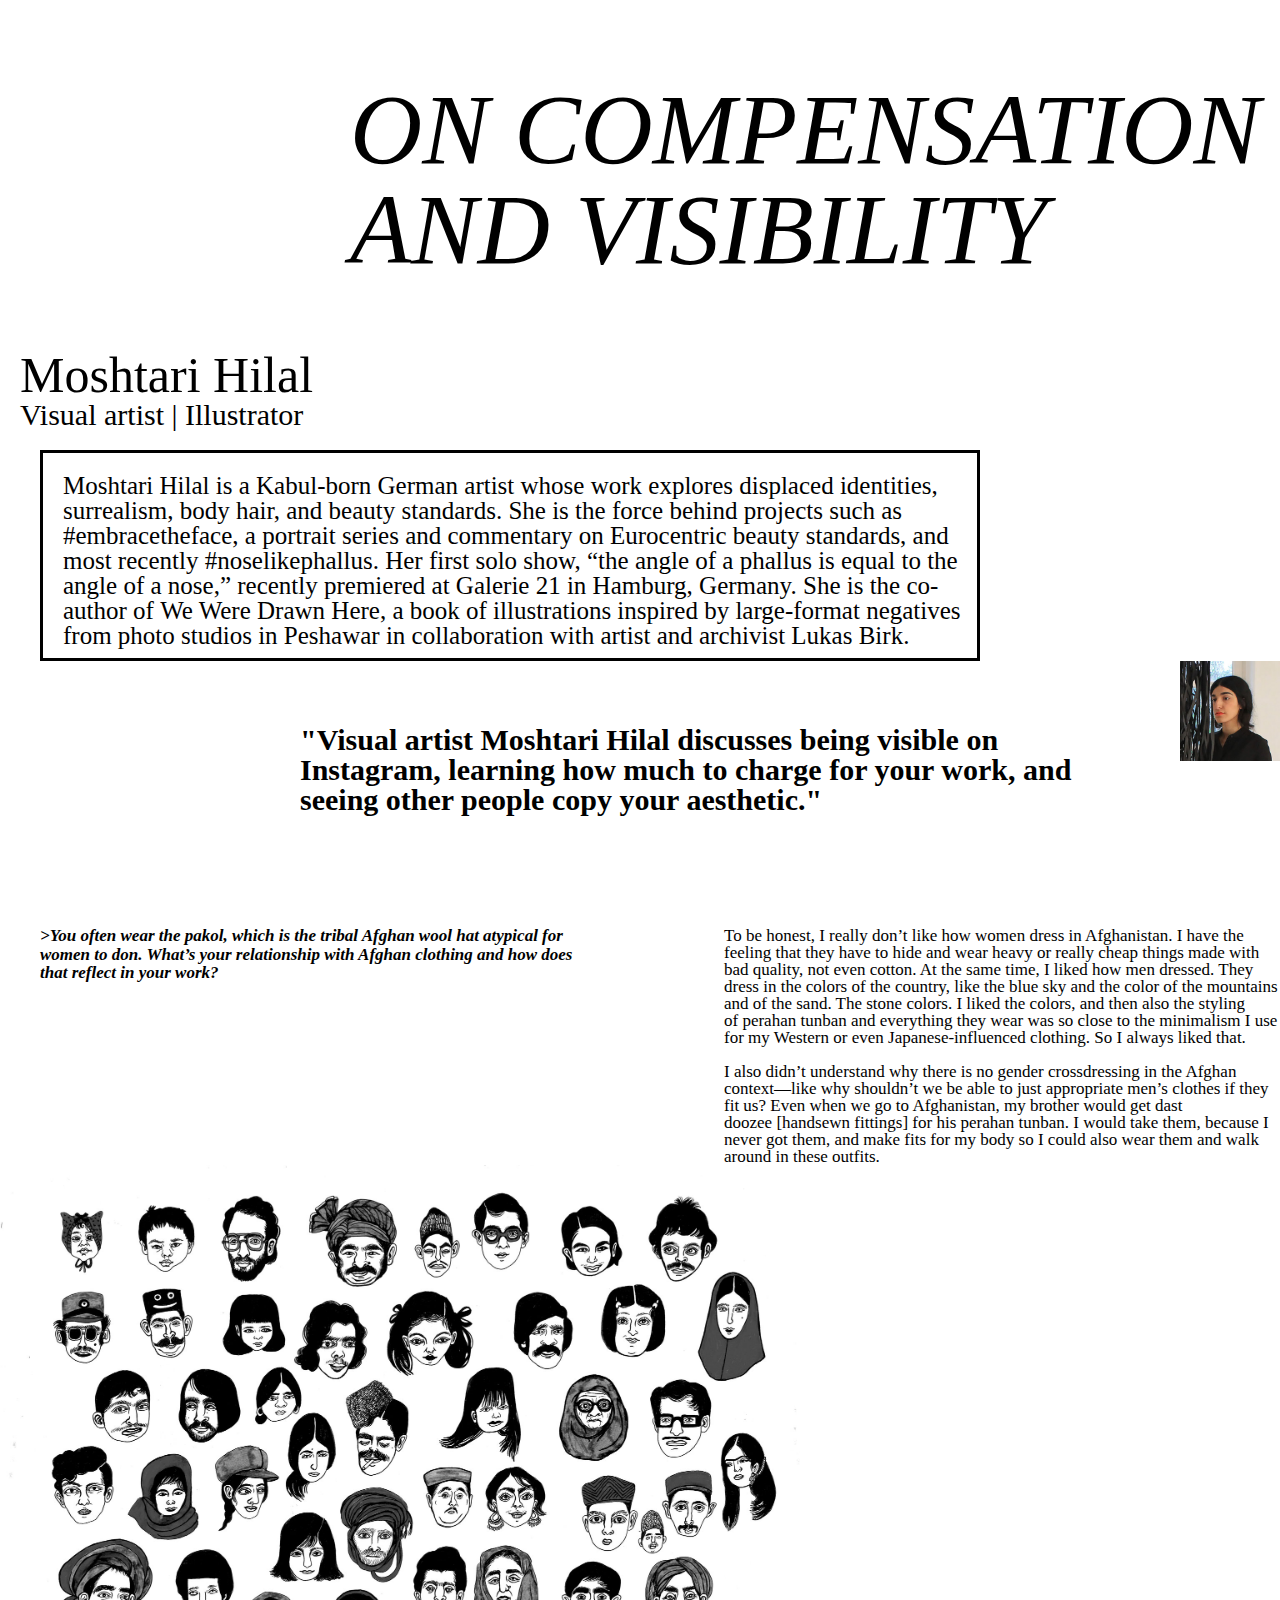
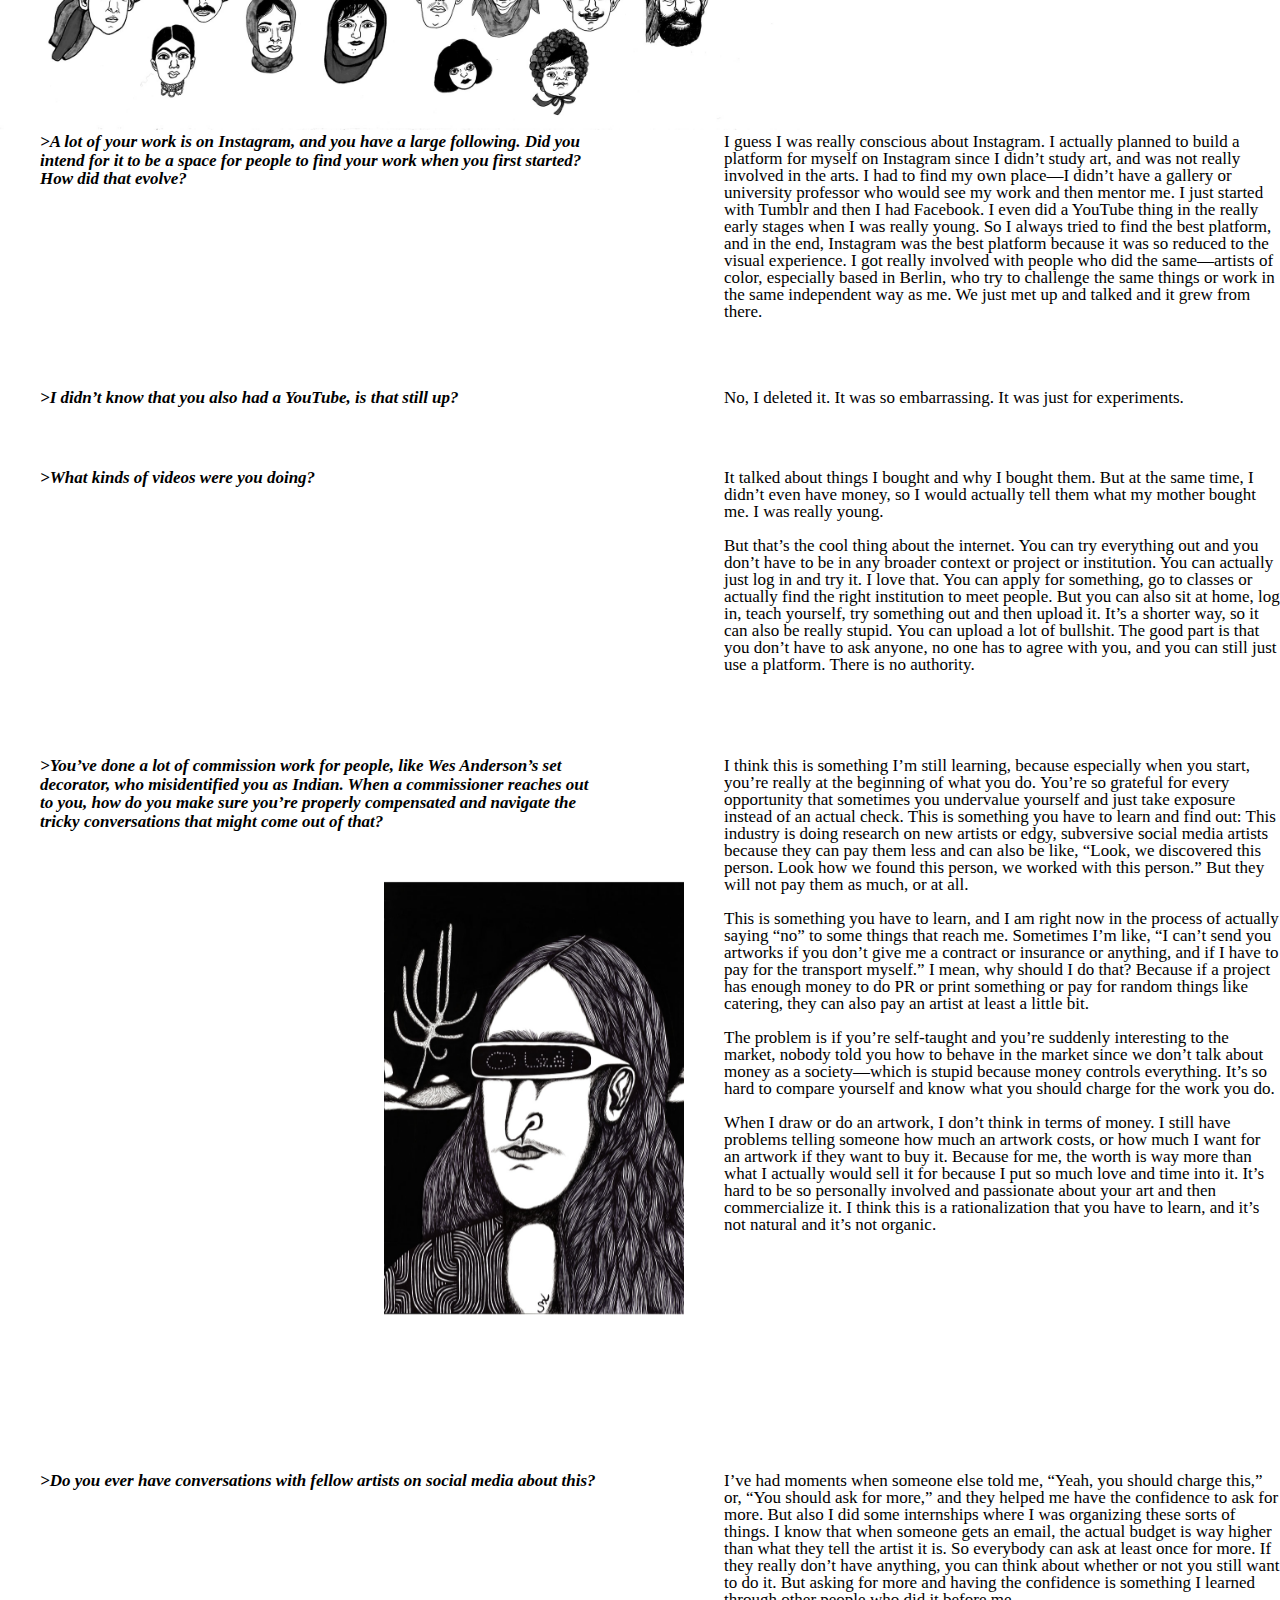
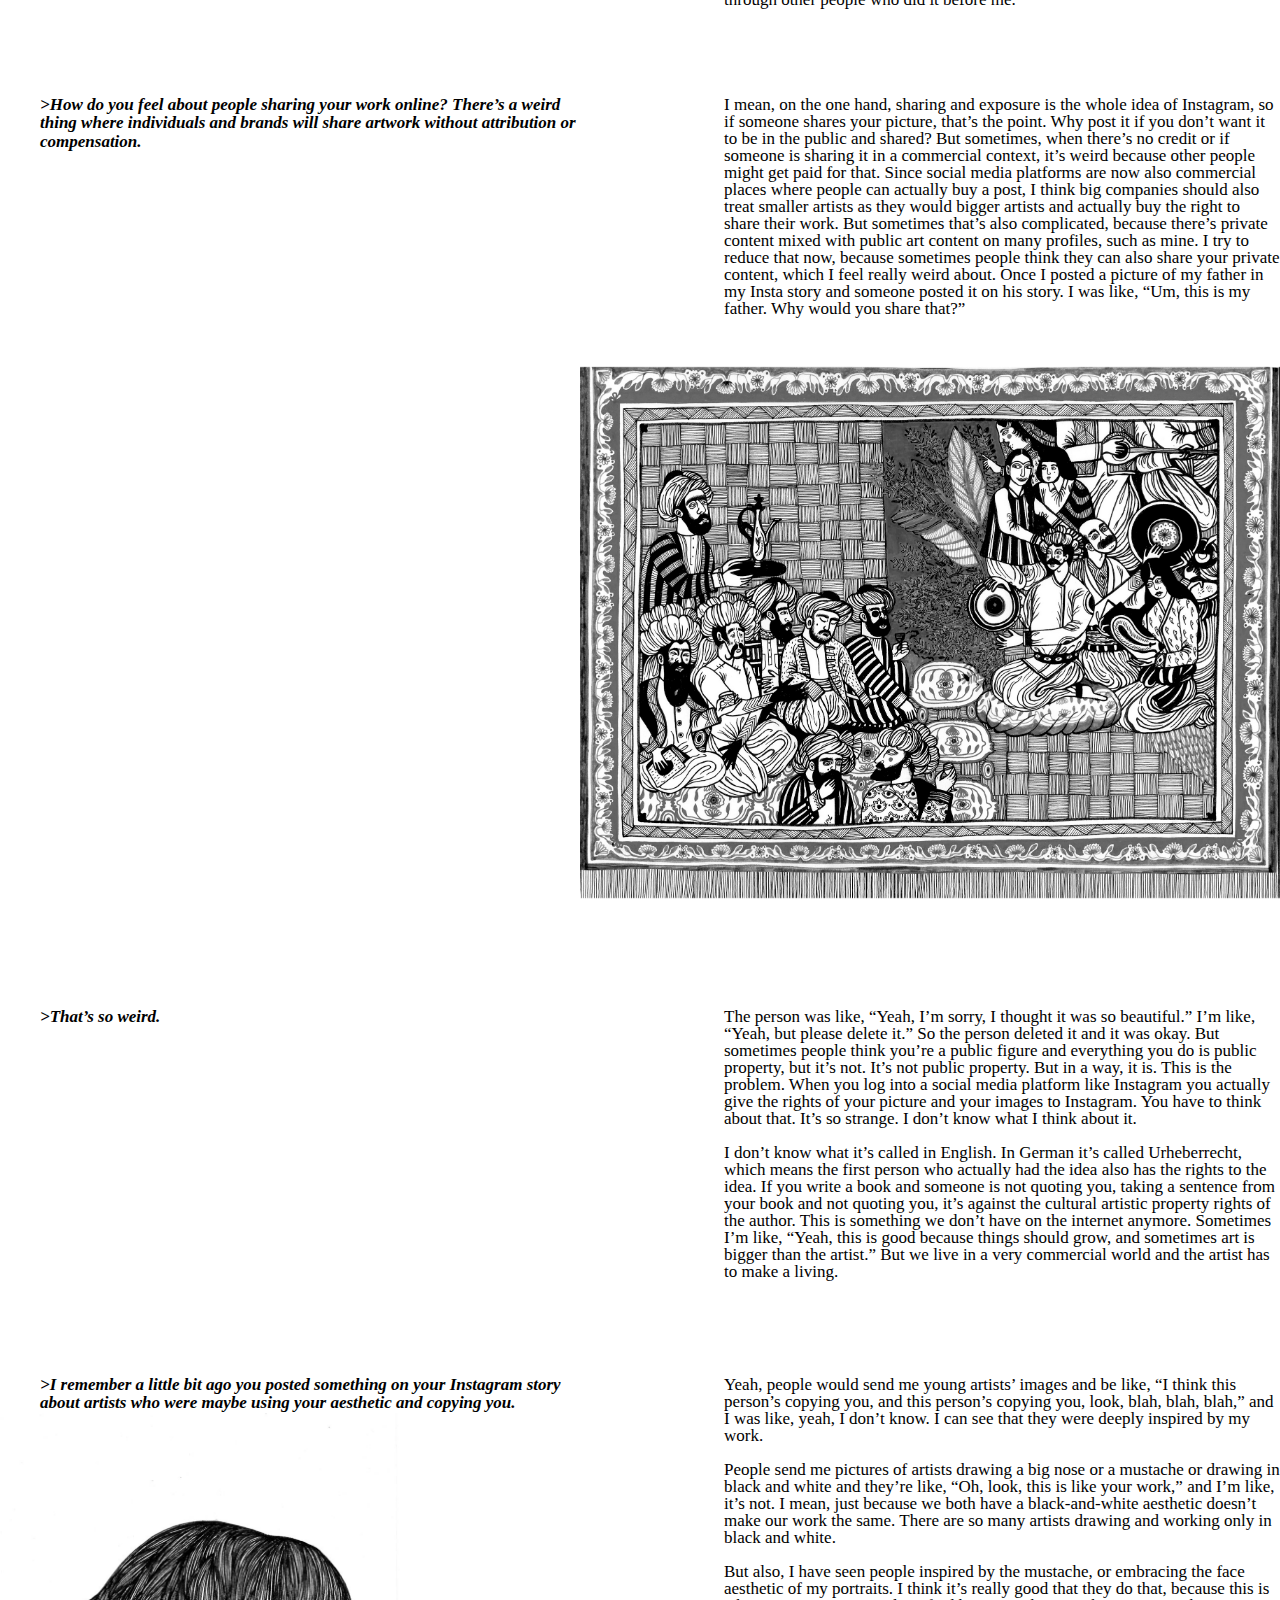
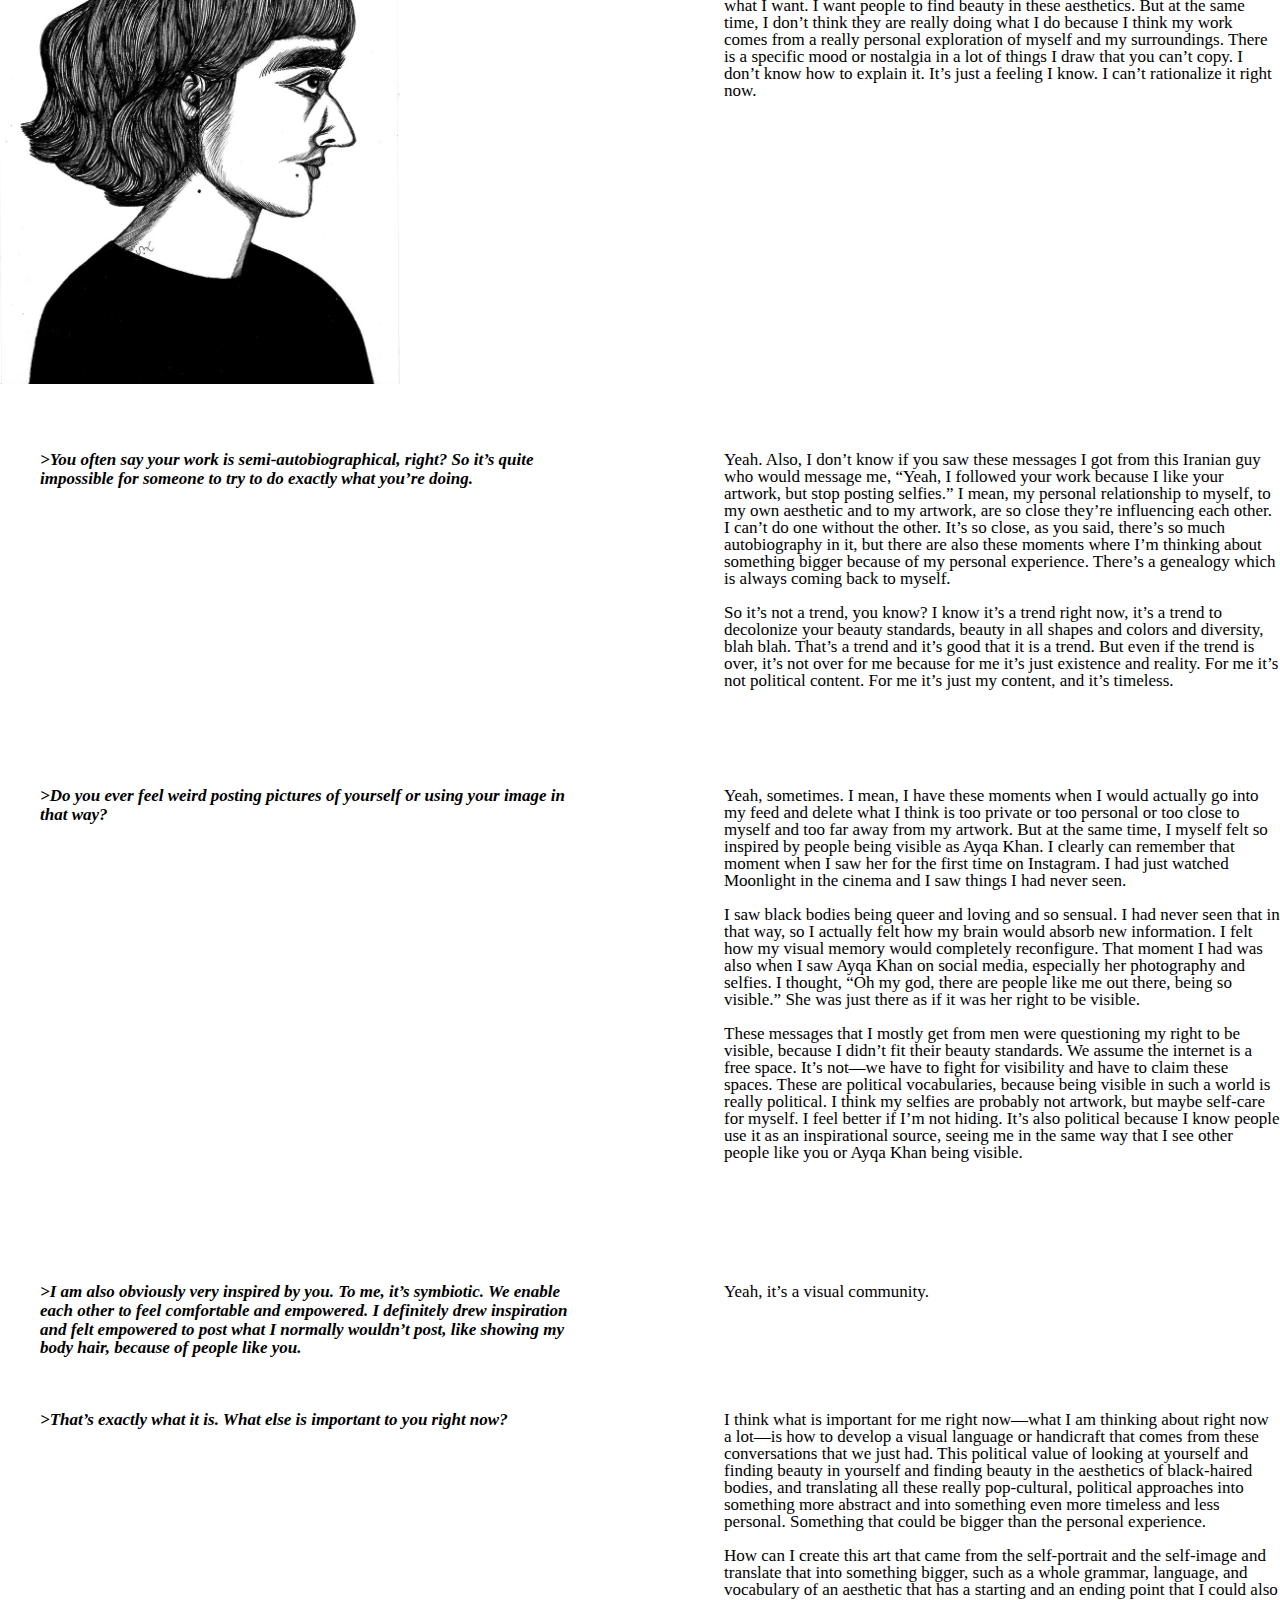
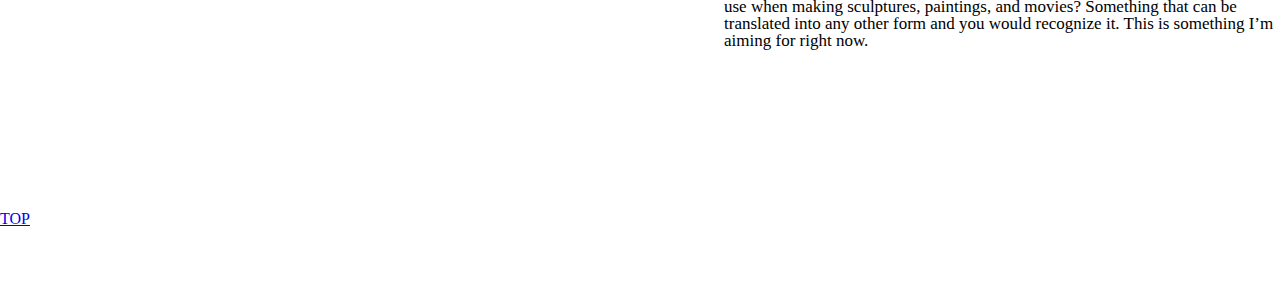
==== commit 06eec263: "c" ====
--- a/essay/index.html
+++ b/essay/index.html
@@ -18,7 +18,7 @@
 
     <h3>Visual artist | Illustrator</h3>
      
-      <p class=author>Moshtari Hilal is a Kabul-born German artist whose work explores displaced identities, surrealism, body hair, and beauty standards. She is the force behind projects such as #embracetheface, a portrait series and commentary on Eurocentric beauty standards, and most recently #noselikephallus. Her first solo show, “the angle of a phallus is equal to the angle of a nose,” recently premiered at Galerie 21 in Hamburg, Germany. She is the co-author of We Were Drawn Here, a book of illustrations inspired by large-format negatives from photo studios in Peshawar in collaboration with artist and archivist Lukas Birk.</p>
+      <p id=author>Moshtari Hilal is a Kabul-born German artist whose work explores displaced identities, surrealism, body hair, and beauty standards. She is the force behind projects such as #embracetheface, a portrait series and commentary on Eurocentric beauty standards, and most recently #noselikephallus. Her first solo show, “the angle of a phallus is equal to the angle of a nose,” recently premiered at Galerie 21 in Hamburg, Germany. She is the co-author of We Were Drawn Here, a book of illustrations inspired by large-format negatives from photo studios in Peshawar in collaboration with artist and archivist Lukas Birk.</p>
    
 
  <div class="img1">
@@ -183,7 +183,7 @@
 
   <br><br><br><br><br><br><br><br><br><br><br><br><br><br><br><br><br><br><br><br><br><br><br><br><br>
 
-<h4> <a href="h1">TOP</a></h4>
+<a href="#author">TOP</a>
 <br><br><br><br><br>
   
   </body>
--- a/essay/assets/css/main.css
+++ b/essay/assets/css/main.css
@@ -1,5 +1,5 @@
 body {
-	font-family: din;
+	font-family:din;
 }
 
 
@@ -19,7 +19,7 @@
 h3{font-size: 30px;
 padding-left: 20px;}
 
-.author{
+#author{
 	margin-top: 20px;
 	margin-left: 40px;
 	margin-right: 300px;
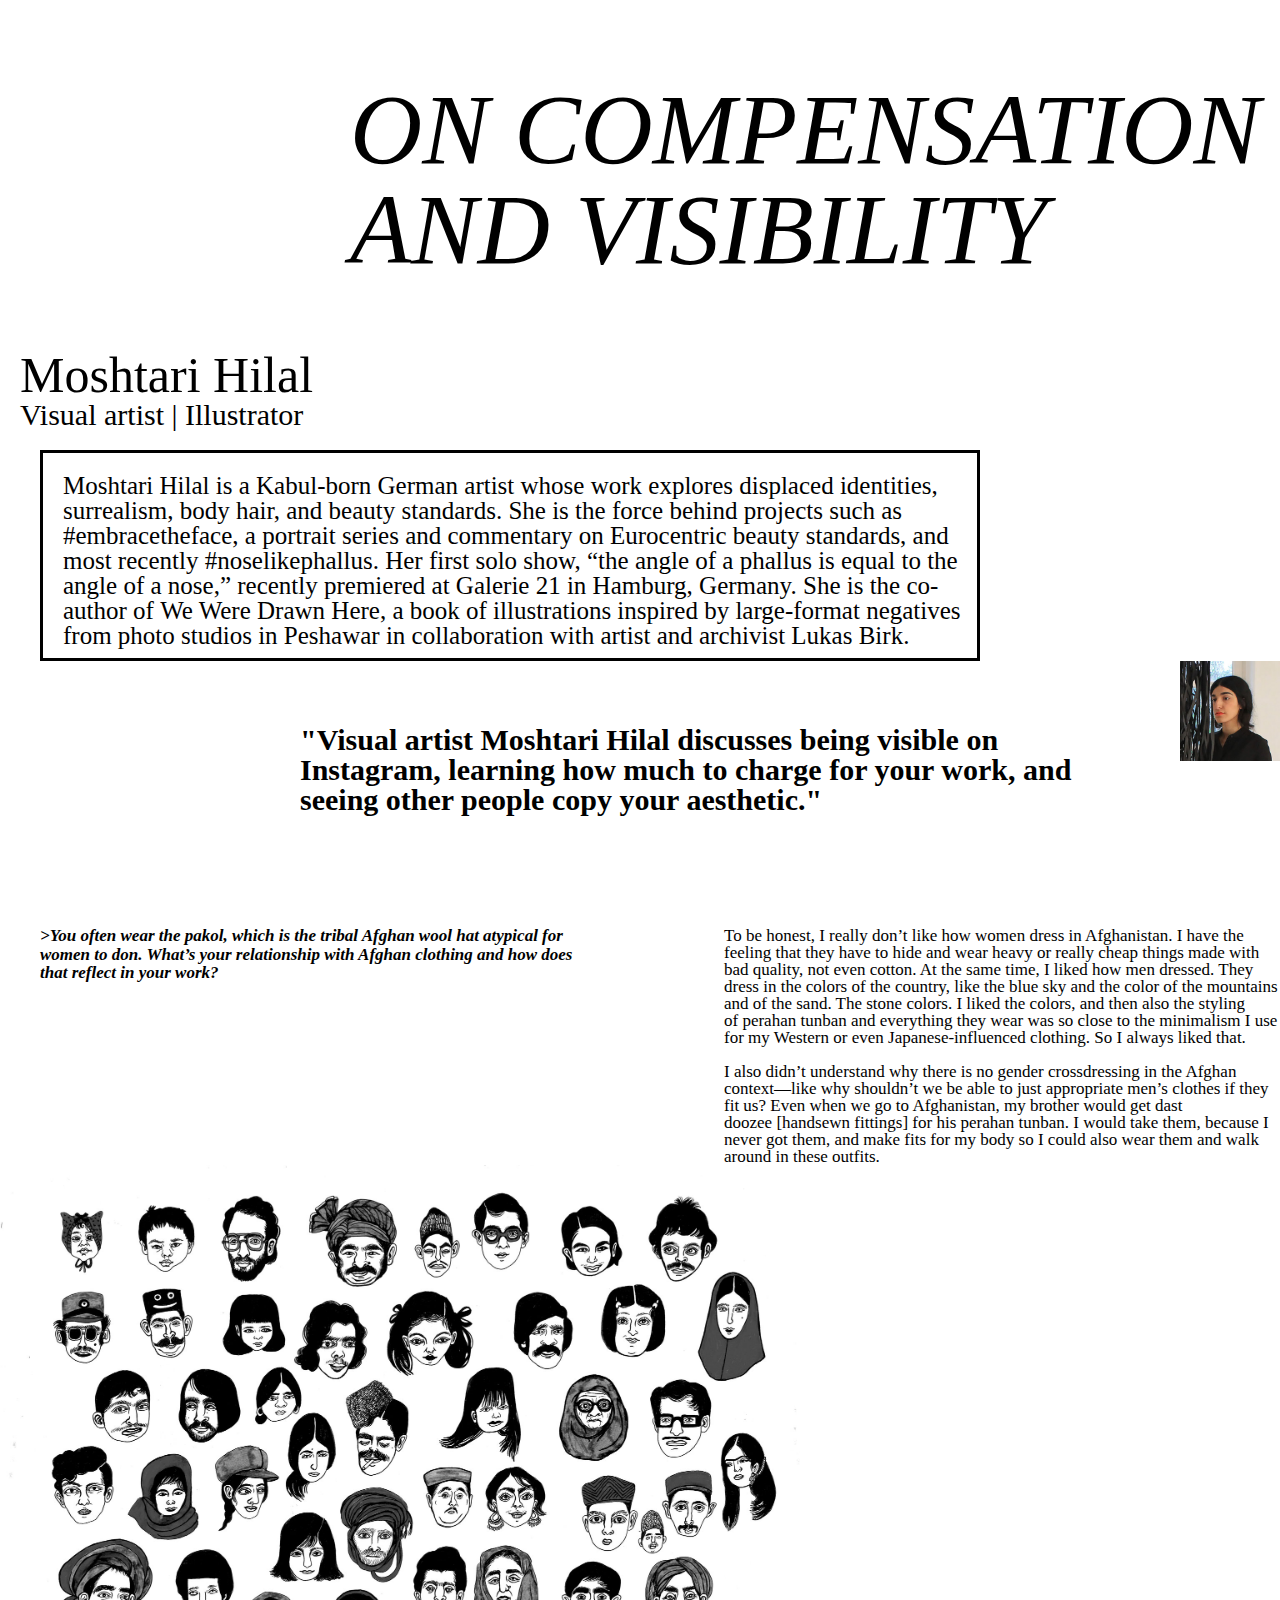
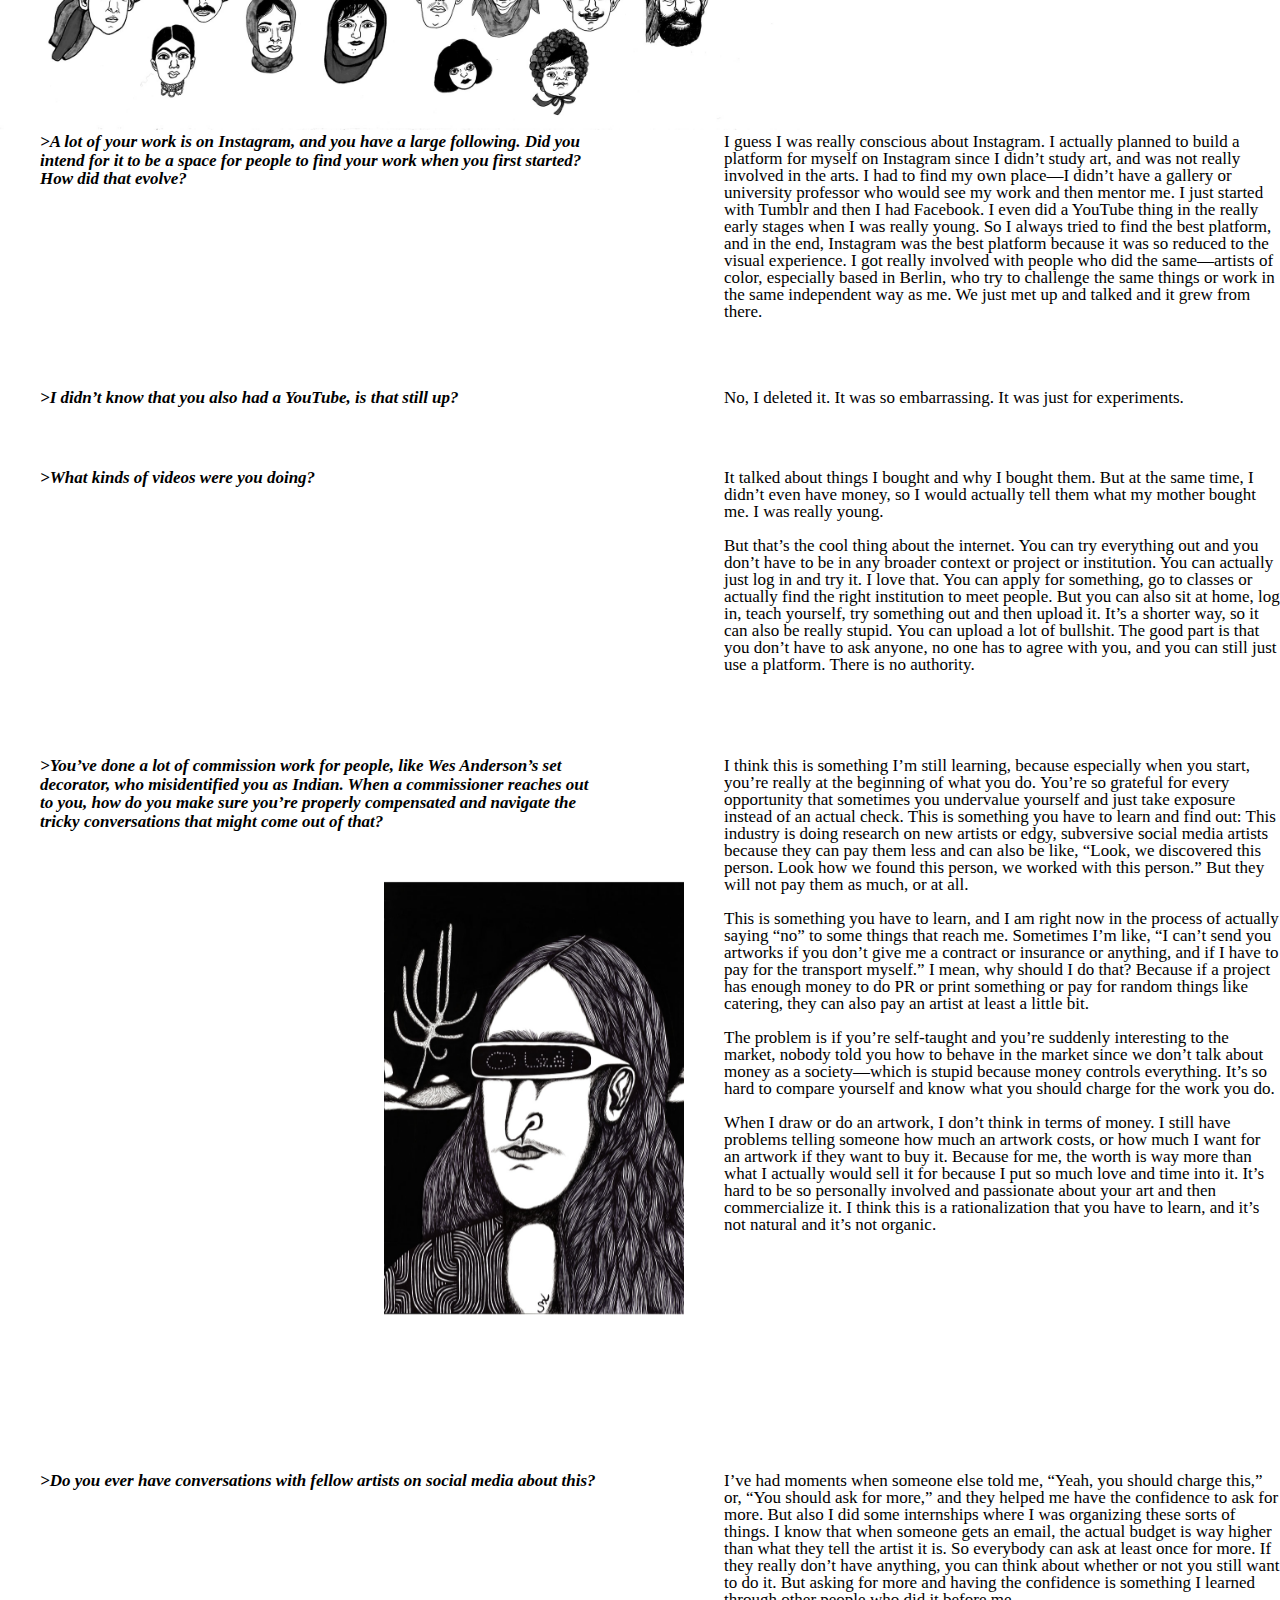
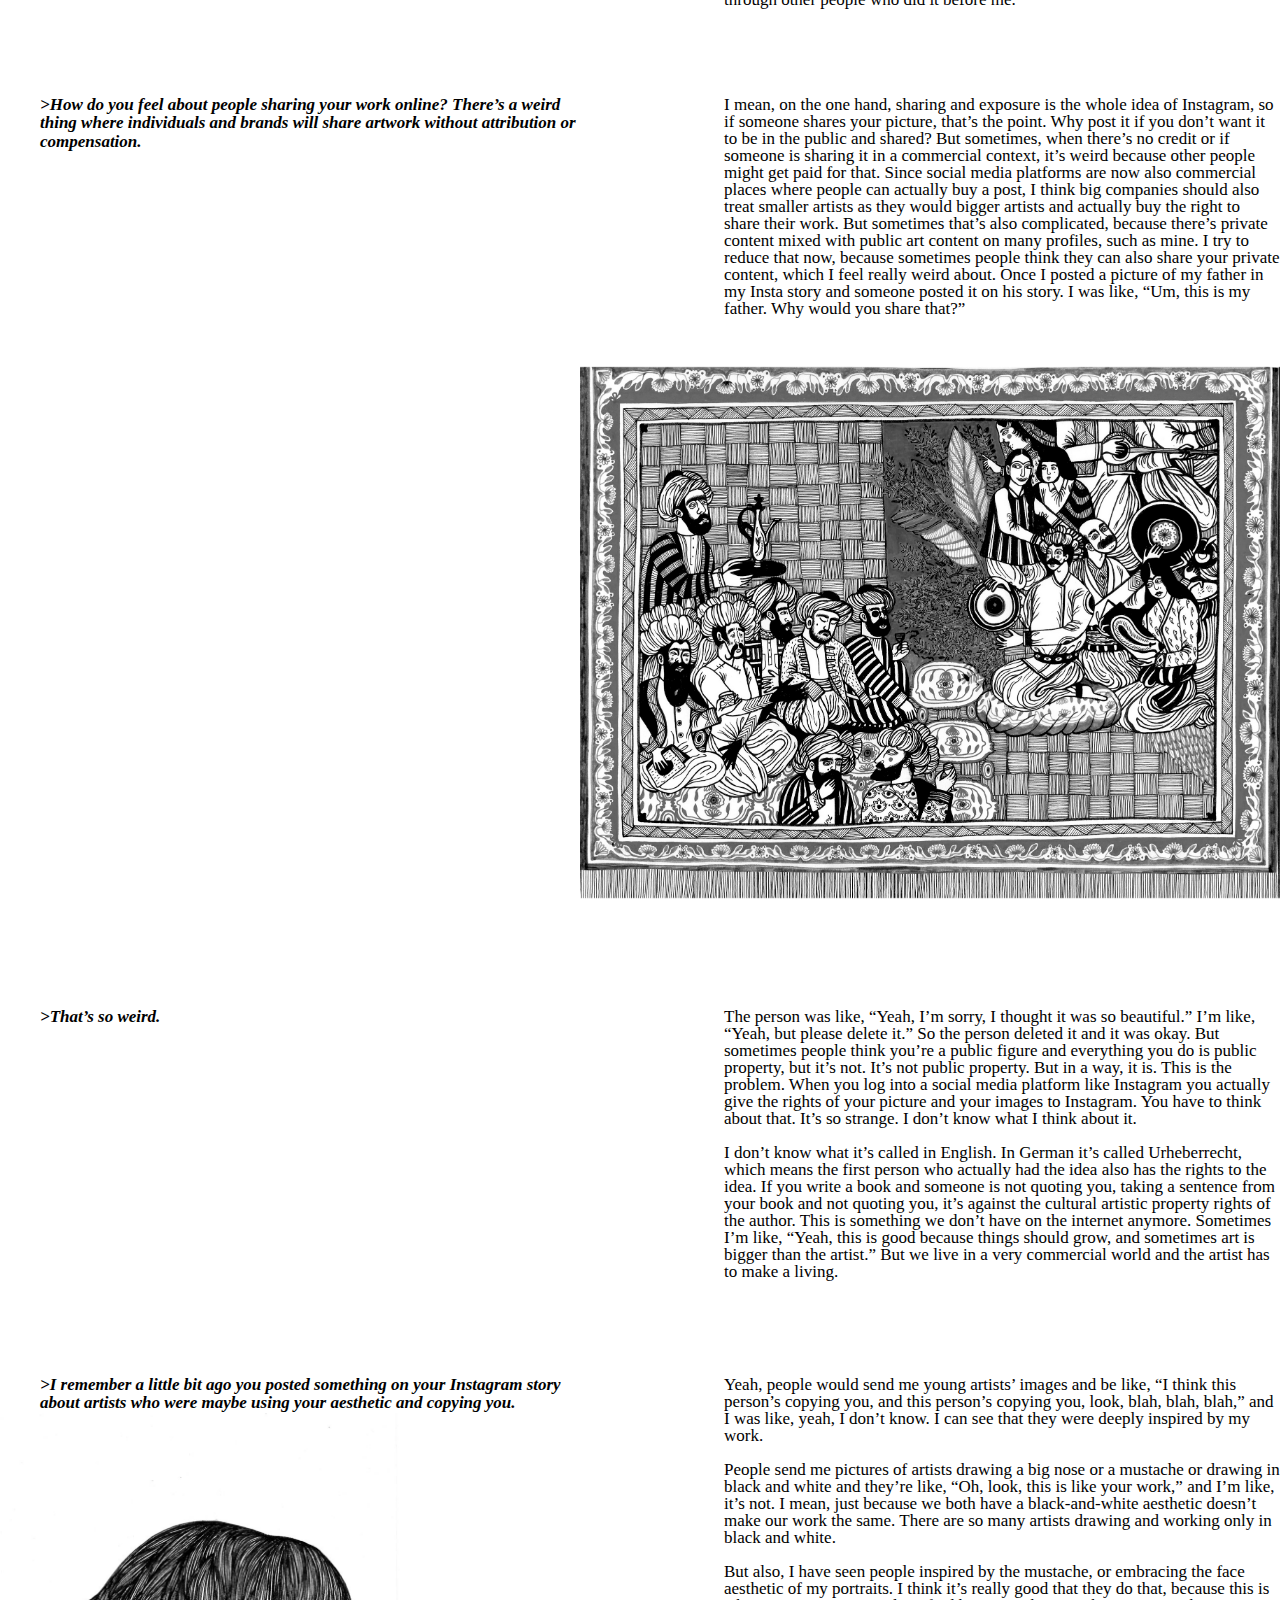
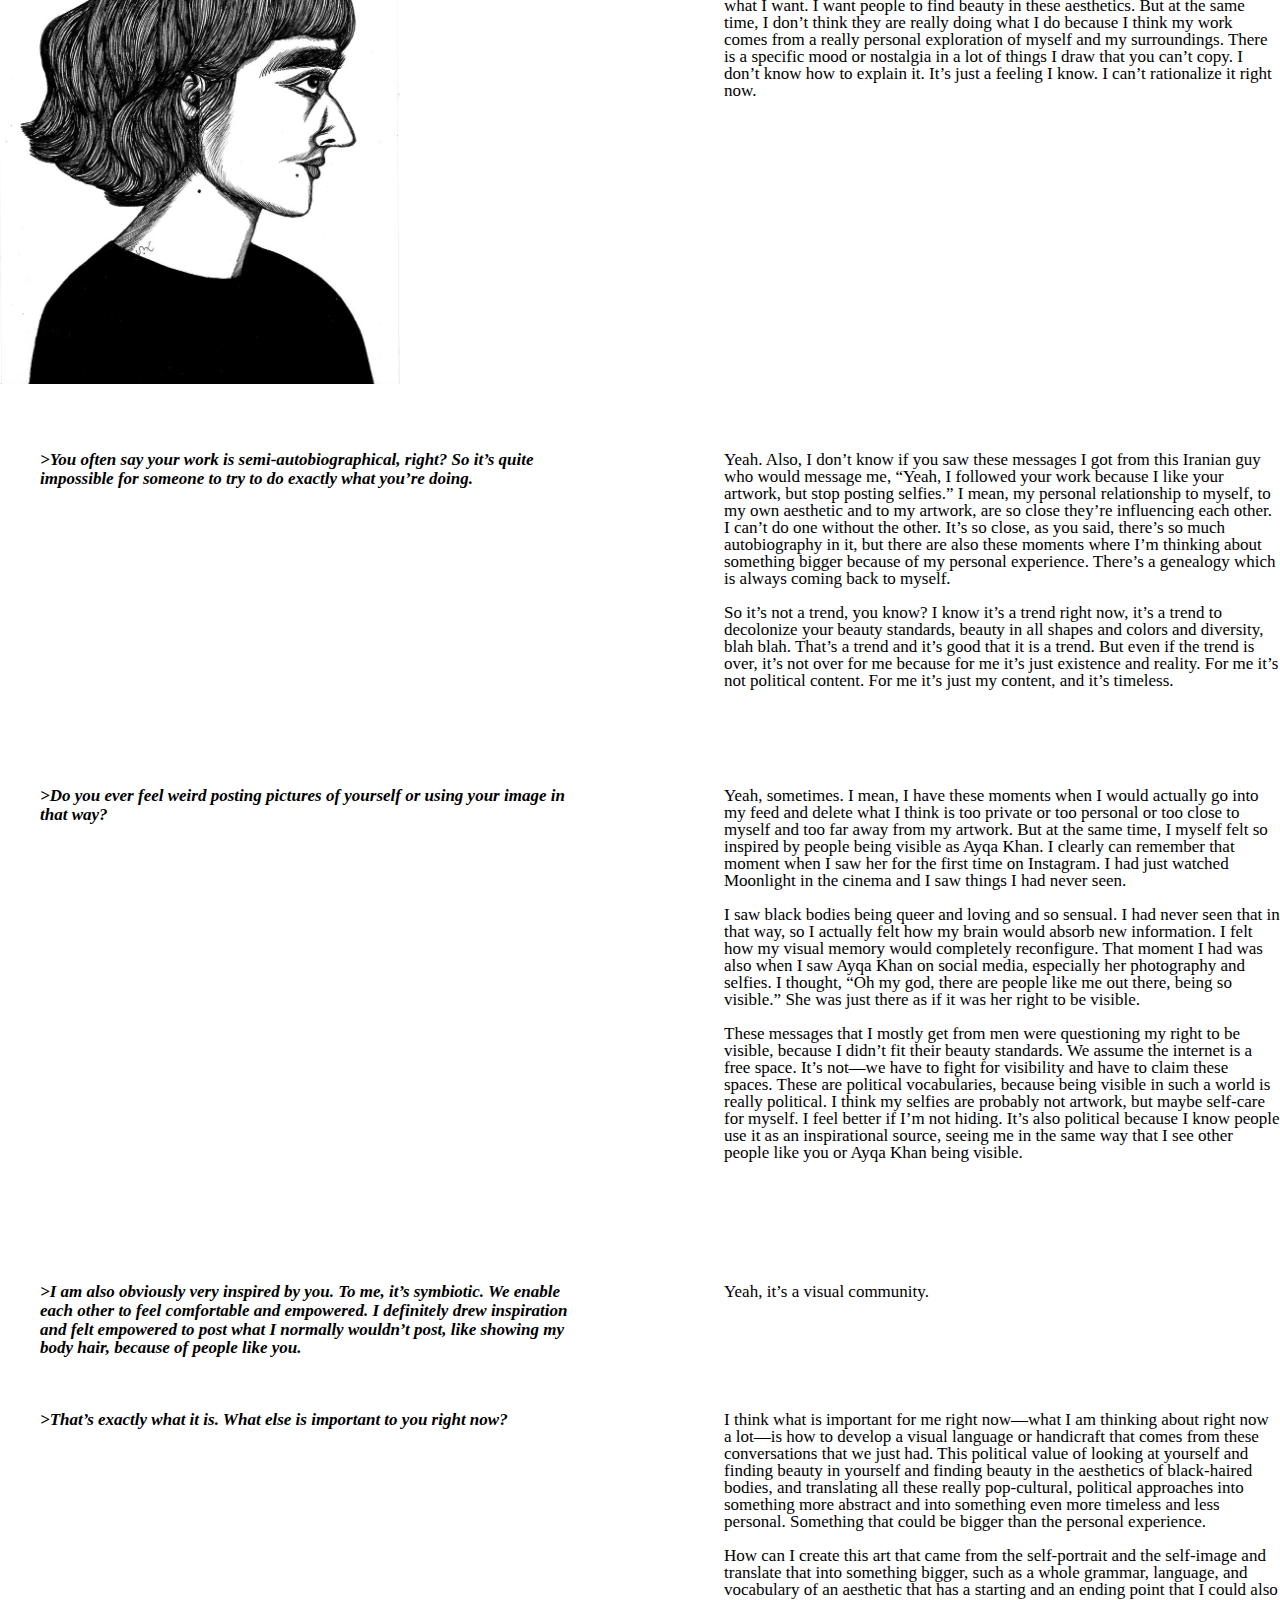
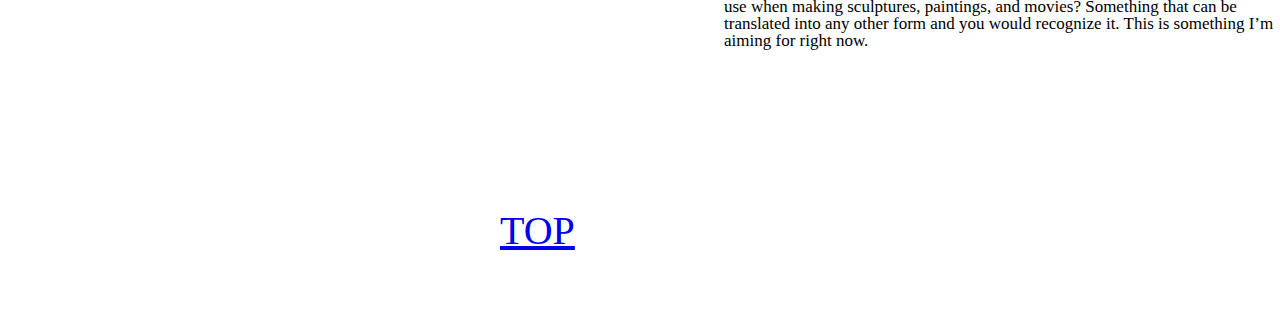
==== commit ca170932: "change" ====
--- a/essay/index.html
+++ b/essay/index.html
@@ -183,7 +183,7 @@
 
   <br><br><br><br><br><br><br><br><br><br><br><br><br><br><br><br><br><br><br><br><br><br><br><br><br>
 
-<a href="#author">TOP</a>
+<h4><a href="#h1">TOP</a></h4>
 <br><br><br><br><br>
   
   </body>
--- a/essay/assets/css/main.css
+++ b/essay/assets/css/main.css
@@ -3,11 +3,10 @@
 }
 
 
-h1 {position: fixed;
+h1{position: fixed;
 	padding-left: 350px;
 	font-style: oblique;
 	font-size: 100px;
-	
 	padding-top: 80px;}
 
 h2{ 
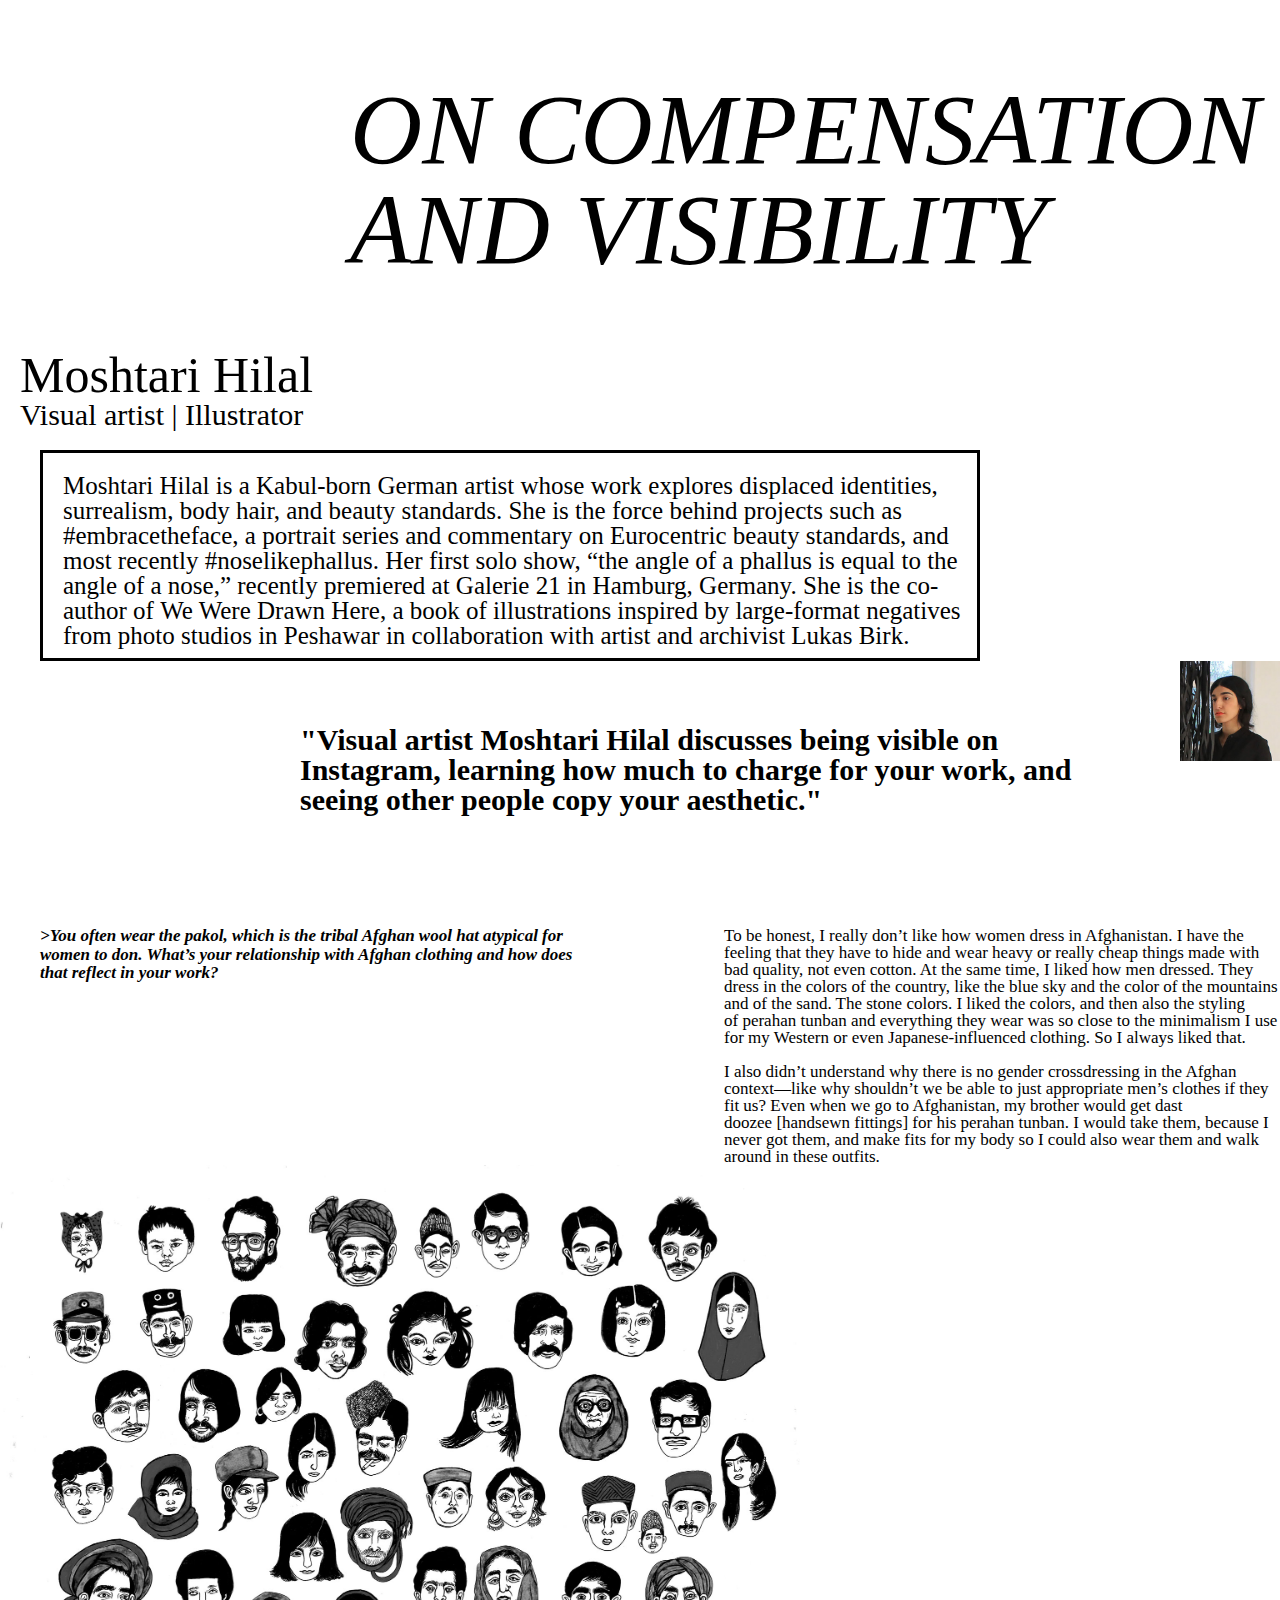
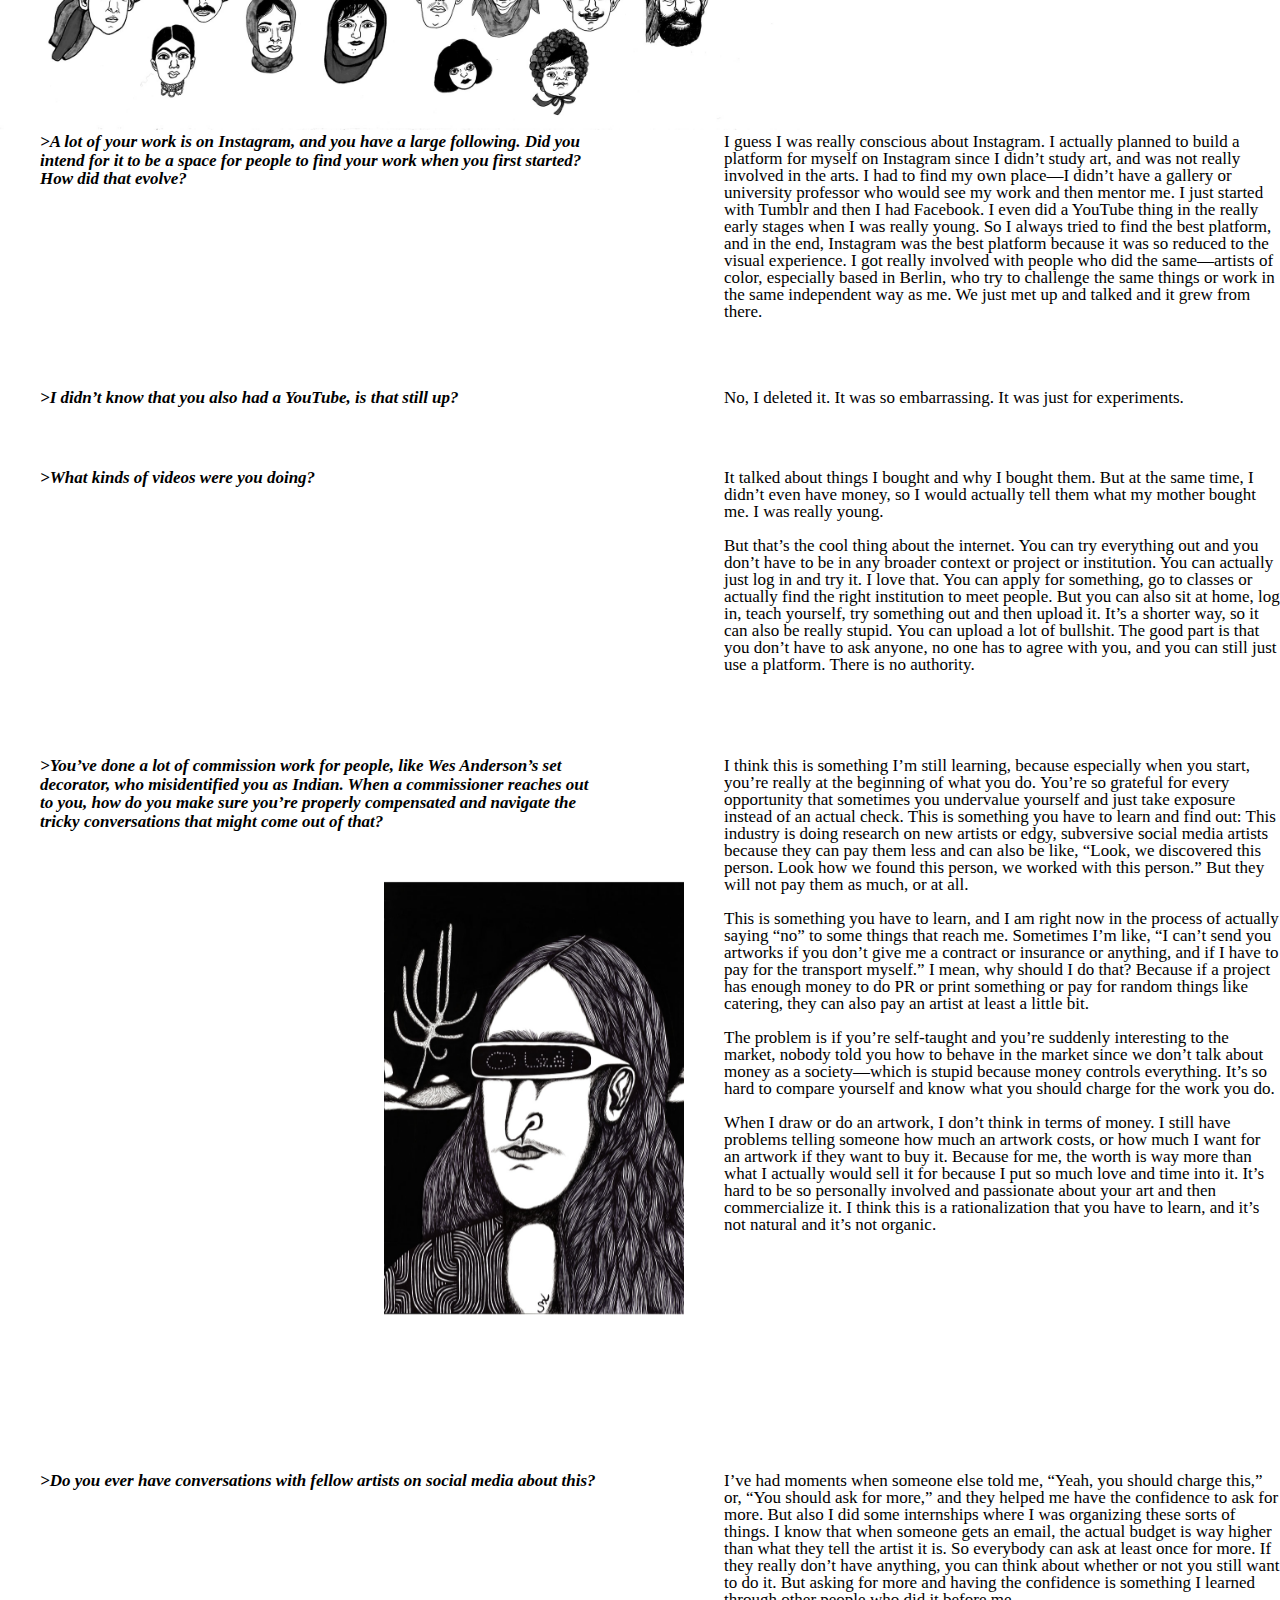
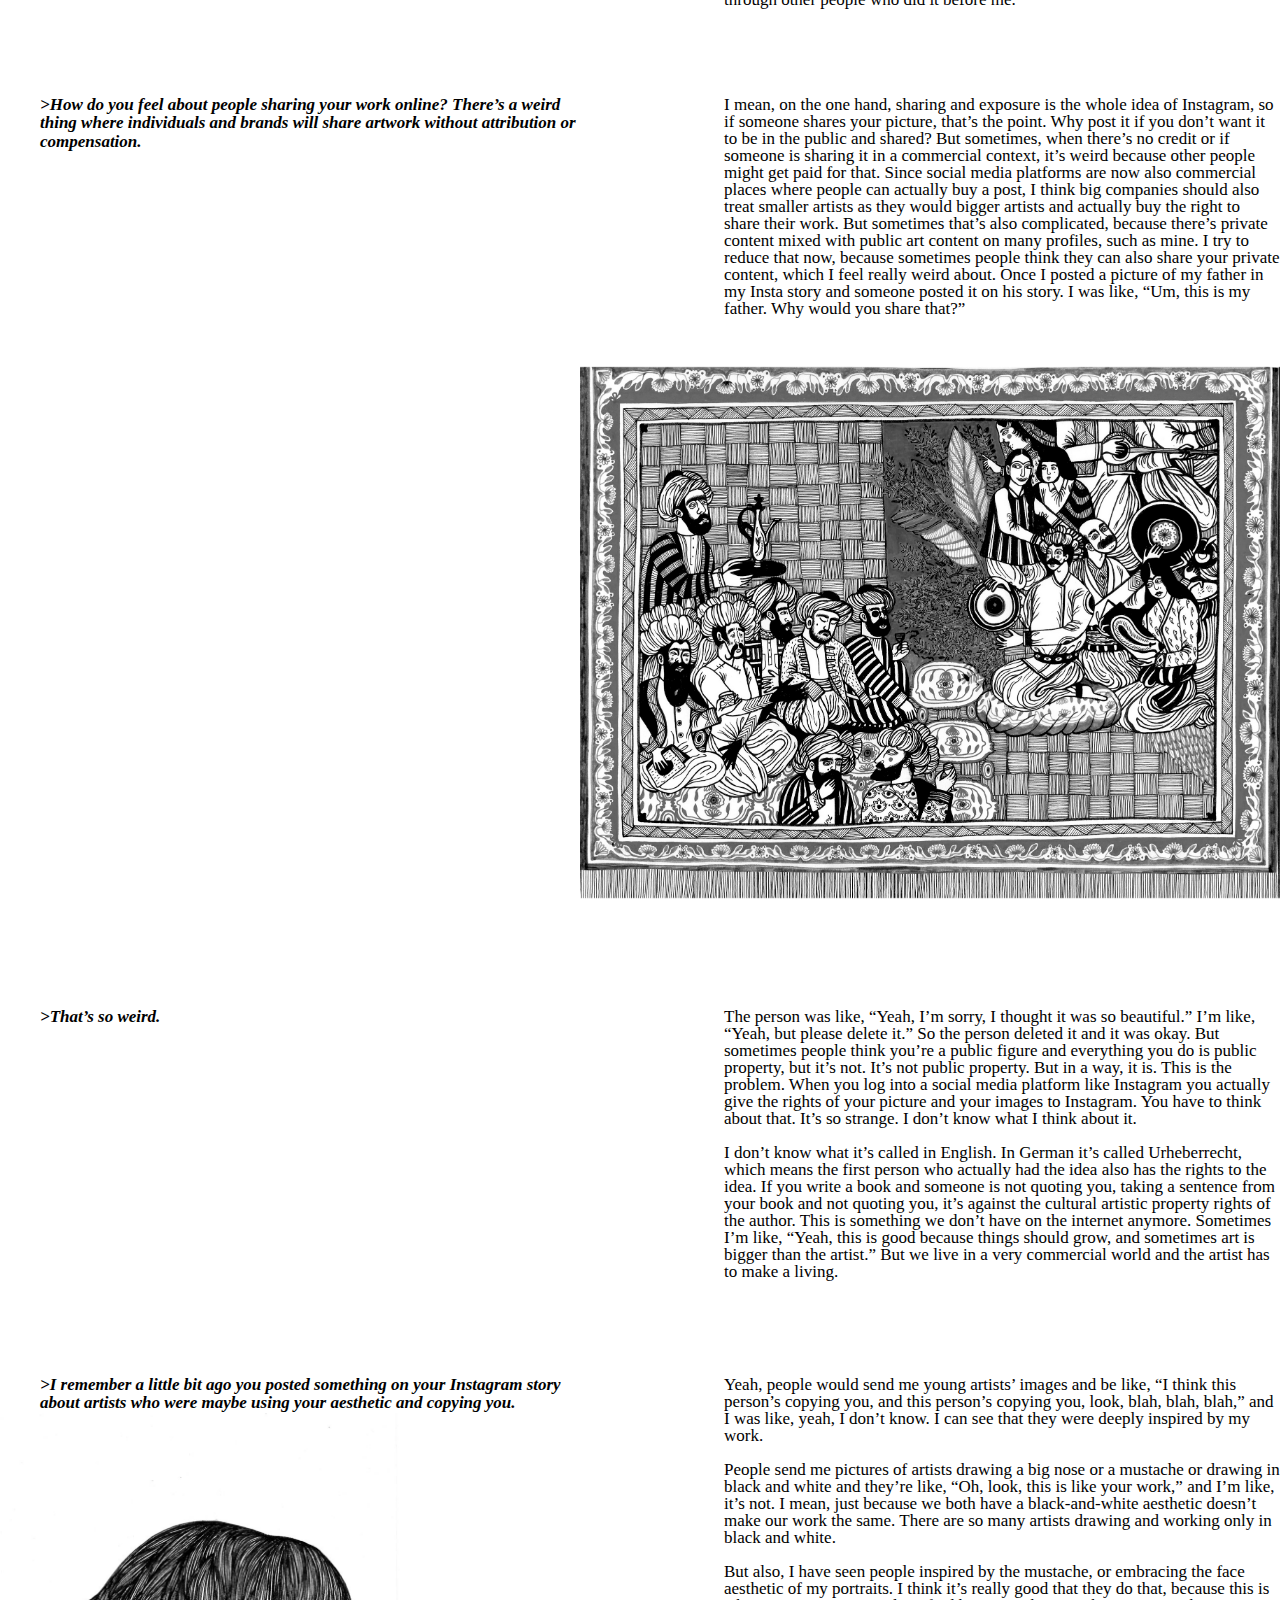
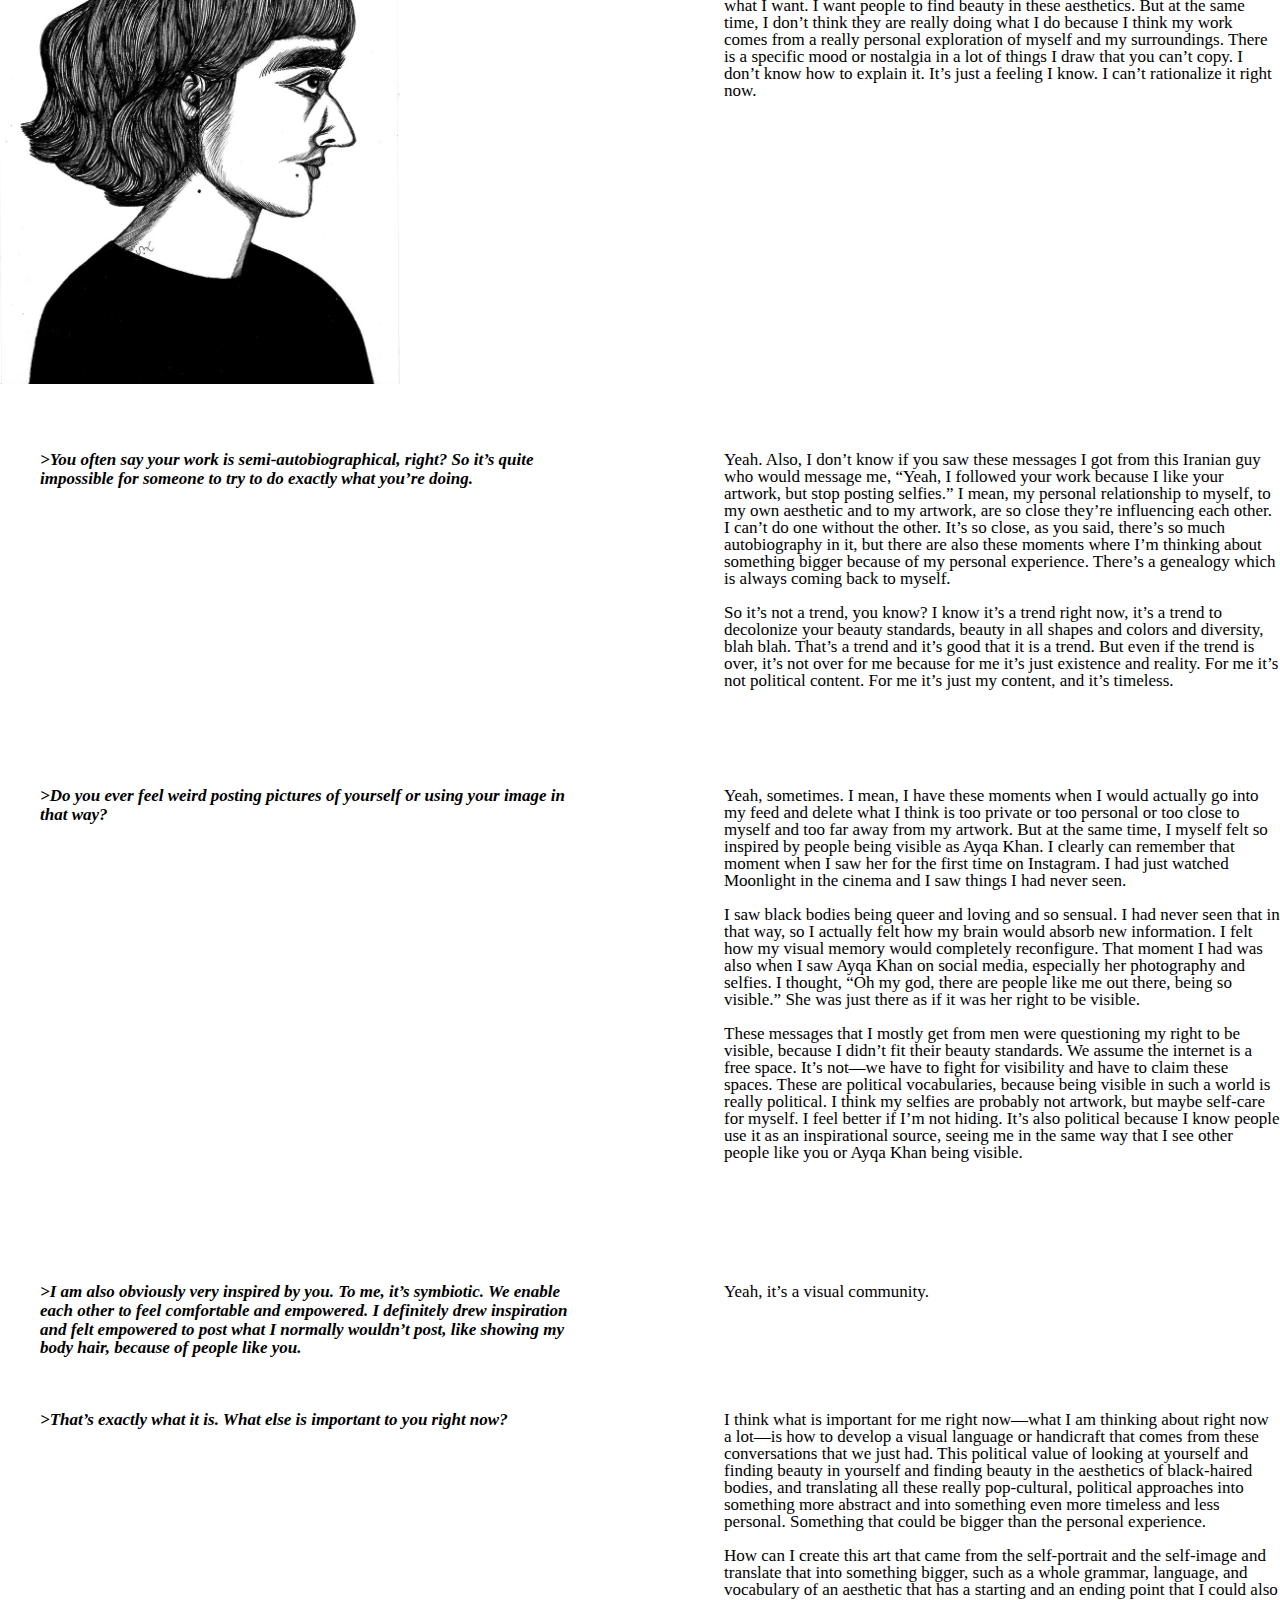
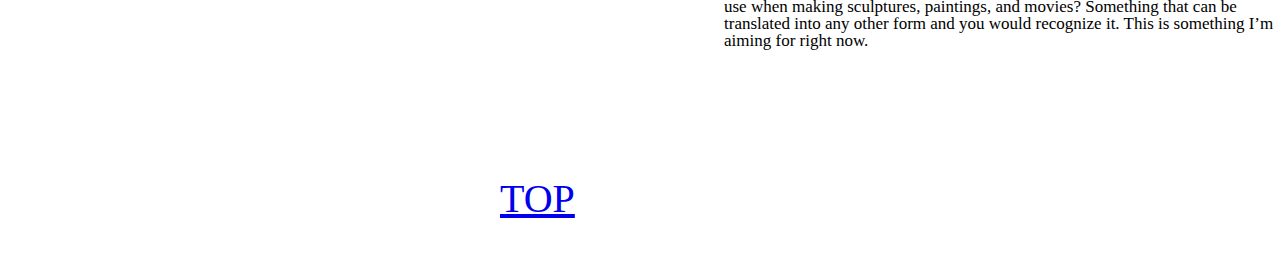
==== commit 96b7e359: "change" ====
--- a/essay/index.html
+++ b/essay/index.html
@@ -181,10 +181,10 @@
 <br><br>
   How can I create this art that came from the self-portrait and the self-image and translate that into something bigger, such as a whole grammar, language, and vocabulary of an aesthetic that has a starting and an ending point that I could also use when making sculptures, paintings, and movies? Something that can be translated into any other form and you would recognize it. This is something I’m aiming for right now.</p>
 
-  <br><br><br><br><br><br><br><br><br><br><br><br><br><br><br><br><br><br><br><br><br><br><br><br><br>
+  <br><br><br><br><br><br><br><br><br><br><br><br><br><br><br><br><br><br><br><br><br><br><br>
 
-<h4><a href="#h1">TOP</a></h4>
-<br><br><br><br><br>
+<h4><a href="#author">TOP</a></h4>
+<br><br><br>
   
   </body>
 </html>